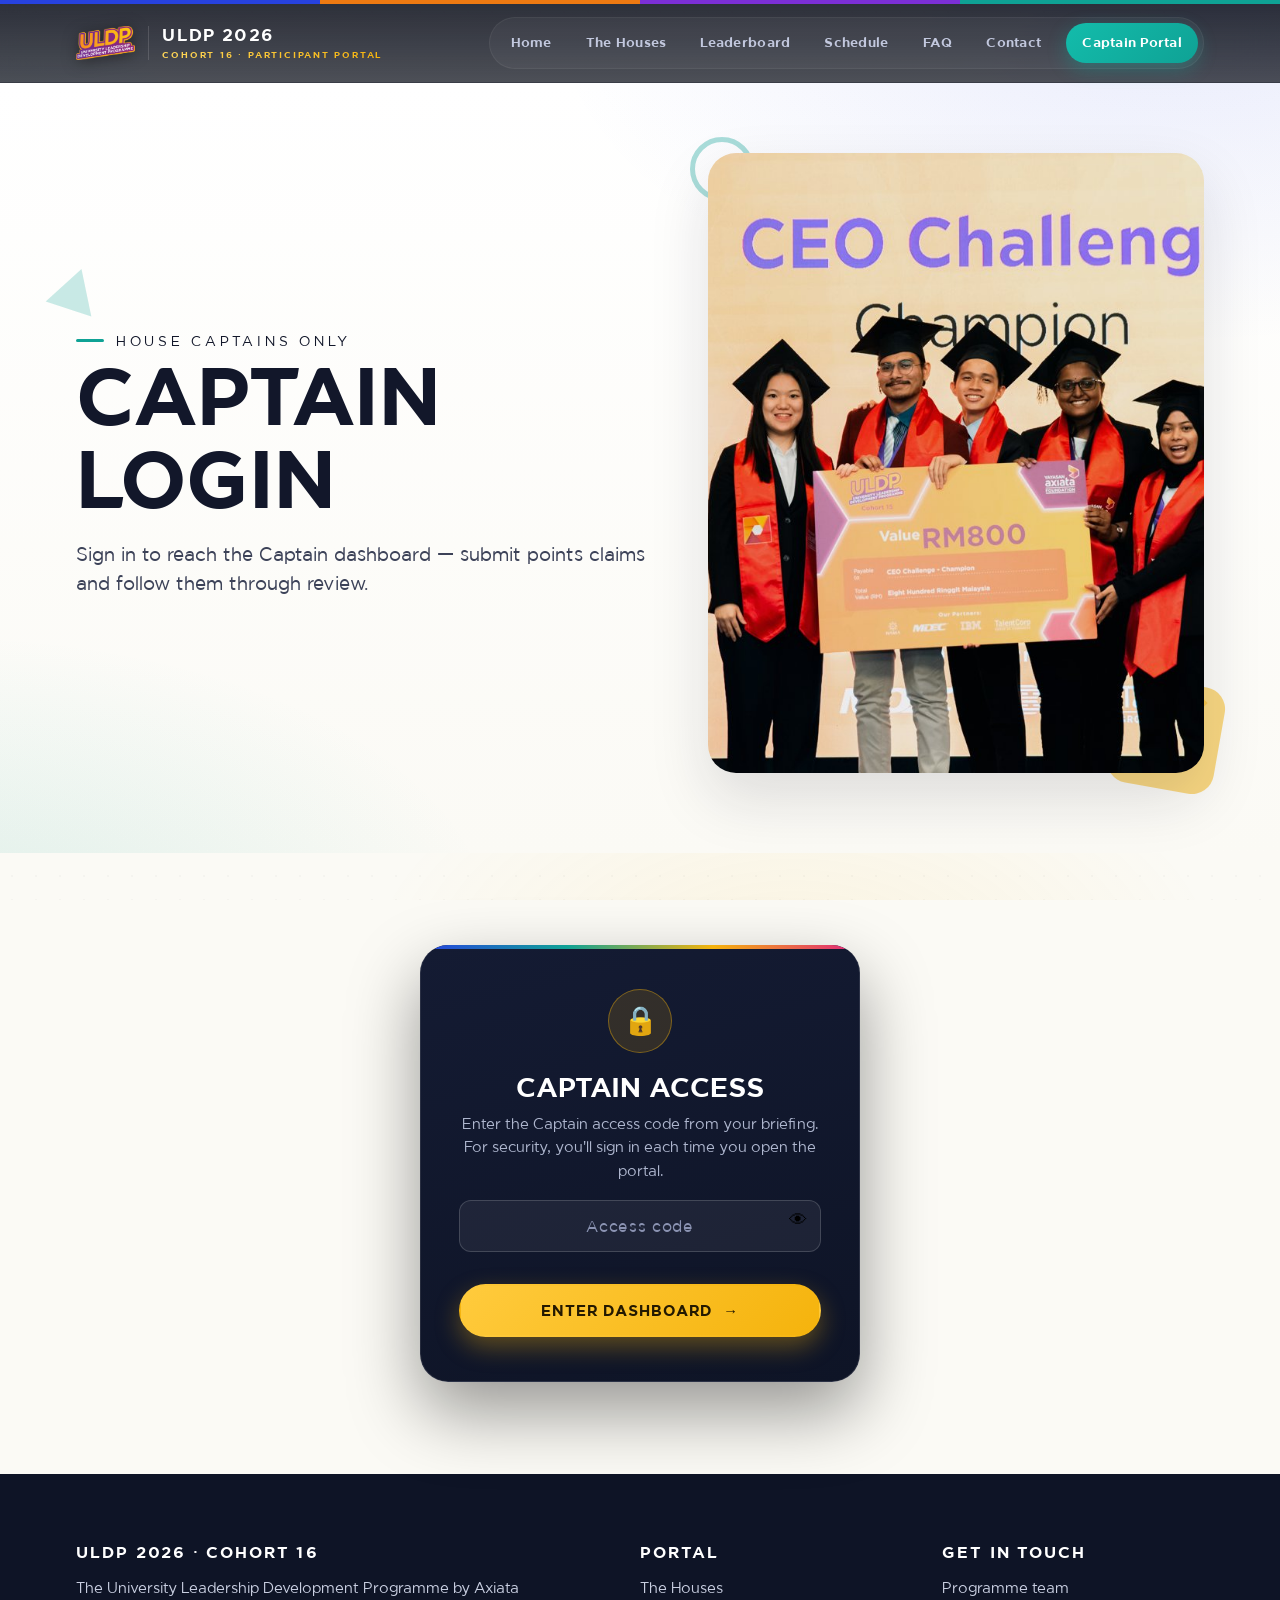
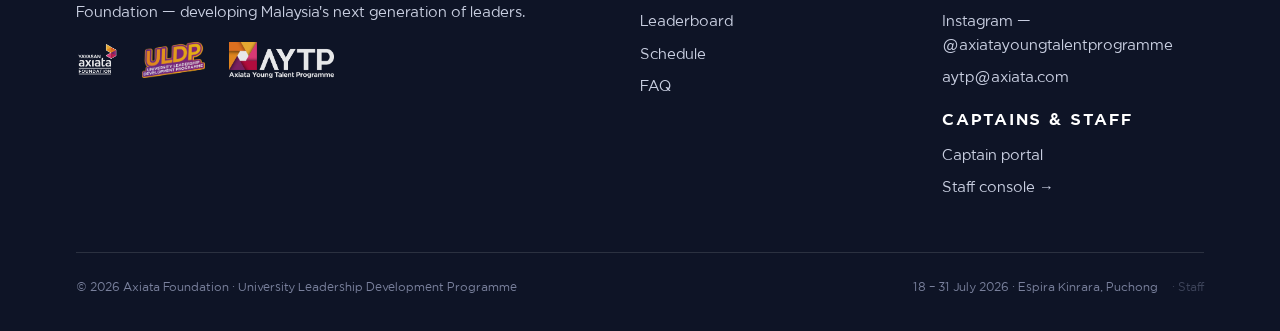
==== captain-dashboard.html @ 95e2224e "Home: merge hero + proof into one dark canvas (seamless, no boundary) Co-Authored-By: Claude Opus 4." ====
<!DOCTYPE html>
<html lang="en">
<head>
<meta charset="UTF-8">
<meta name="viewport" content="width=device-width, initial-scale=1.0">
<title>Captain Dashboard — ULDP 2026 Portal</title>
<meta name="robots" content="noindex,nofollow">
<!-- One-time gate: must arrive from the login page. Refresh re-locks. -->
<script>
  if (sessionStorage.getItem("cap-gate") !== "1") {
    location.replace("captain.html");
  } else {
    sessionStorage.removeItem("cap-gate");  // consume — a refresh sends them back to login
  }
</script>
<link rel="icon" href="favicon.ico?v=2">
<link rel="icon" type="image/png" sizes="48x48" href="favicon-32.png?v=2">
<link rel="apple-touch-icon" href="apple-touch-icon.png?v=2">
<link rel="stylesheet" href="assets/css/styles.css?v=19">
</head>
<body data-page="captain">
<header class="site"></header>

<div class="hero hero-tight">
  <span class="geo tri-teal" style="left:4%;top:24%"></span>
  <span class="geo dia-yellow" style="right:6%;bottom:18%"></span>
  <div class="wrap">
    <div>
      <p class="eyebrow">Captain dashboard</p>
      <h1>Welcome, Captain</h1>
      <p class="sub">Submit points claims and follow every one through review — all in one place.</p>
    </div>
  </div>
</div>

<section>
  <div class="wrap">
    <div class="ptabs">
      <button class="ptab on" data-tab="submit">＋ Submit a claim</button>
      <button class="ptab" data-tab="log">📋 Claim log</button>
      <button class="ptab ptab-lock" id="lock-btn">🔒 Lock</button>
    </div>

    <!-- SUBMIT TAB -->
    <div id="tab-submit" class="ptab-panel">
      <div class="pipe" style="margin-top:6px">
        <div class="node"><b>1 · You submit</b><small>the claim form, with a photo or text evidence</small></div>
        <div class="arr">→</div>
        <div class="node"><b>2 · Game Master reviews</b><small>every claim is verified before it counts</small></div>
        <div class="arr">→</div>
        <div class="node"><b>3 · The board moves</b><small>approved points appear on the live leaderboard</small></div>
      </div>
      <div class="note">
        <b>The evidence rule:</b> every claim must carry evidence — a photo, a screenshot, or a clear text account. No evidence, no points. For <b>individual (MVP)</b> claims, name the member the points belong to; you submit on their behalf, but the points are theirs.
      </div>
      <div class="form-open" id="form-host"></div>
    </div>

    <!-- LOG TAB -->
    <div id="tab-log" class="ptab-panel" style="display:none">
      <div class="logbar">
        <div class="logbar-l">
          <button class="btn btn-ghost" id="log-refresh" type="button">↻ Refresh</button>
        </div>
        <div class="logbar-r">
          <select id="f-house"><option value="">All Houses</option></select>
          <select id="f-status">
            <option value="">All statuses</option>
            <option value="approved">Approved</option>
            <option value="rejected">Rejected</option>
            <option value="pending">Pending</option>
          </select>
        </div>
      </div>
      <div class="logstats" id="log-stats"></div>
      <div id="log-host"><p class="lead" style="text-align:center;padding:40px 0">Loading the claim log…</p></div>
      <p class="lead" id="log-updated" style="text-align:center;font-size:.82rem;opacity:.7;margin-top:18px"></p>
      <div class="note" style="margin-top:24px">
        <b>Heads up:</b> Pending claims are awaiting the Game Master — they don't count toward the board until approved. Rejected claims show the reason given.
      </div>
    </div>
  </div>
</section>

<footer class="site"></footer>
<script src="assets/js/config.js"></script>
<script src="assets/js/include.js"></script>
<script src="assets/js/main.js"></script>
<script>
(function () {
  var DATA = null;
  function esc(s) {
    return String(s == null ? "" : s).replace(/[&<>"]/g, function (c) {
      return { "&": "&amp;", "<": "&lt;", ">": "&gt;", '"': "&quot;" }[c];
    });
  }
  function houseName(slug) {
    var h = (ULDP.HOUSES || []).find(function (x) { return x.slug === slug; });
    return h ? h.name.replace("House of ", "") : (slug || "—");
  }
  function fmtDate(iso) {
    if (!iso) return "";
    try { return new Date(iso).toLocaleString("en-MY", { day: "numeric", month: "short", hour: "2-digit", minute: "2-digit" }); }
    catch (e) { return ""; }
  }
  function badge(status) {
    var s = String(status || "").toLowerCase();
    var cls = s === "approved" ? "ok" : (s === "rejected" ? "no" : "wait");
    var label = s === "approved" ? "Approved" : (s === "rejected" ? "Rejected" : "Pending");
    return '<span class="st st-' + cls + '">' + label + '</span>';
  }

  function renderSubmit() {
    var host = document.getElementById("form-host");
    var formUrl = ULDP.FORM_URL || (ULDP.FORM_EMBED_URL || "").replace("?embedded=true", "");
    if (formUrl) {
      host.innerHTML =
        '<div class="open-card">' +
          '<h3>Submit a points claim</h3>' +
          '<p>The claim form opens in a new tab. You\'ll sign in with your Google account so we can attach your name and any photo evidence you upload.</p>' +
          '<a class="btn btn-primary" href="' + formUrl + '" target="_blank" rel="noopener">Open the points claim form <span class="arr">→</span></a>' +
          '<p class="open-note">After submitting, switch to the <b>Claim log</b> tab to watch it move through review.</p>' +
        '</div>';
    } else {
      host.innerHTML = '<div class="note"><b>Form not connected yet.</b> Set <code>FORM_EMBED_URL</code> in assets/js/config.js.</div>';
    }
  }

  function fillHouseFilter() {
    var sel = document.getElementById("f-house");
    if (sel.dataset.filled) return;
    (ULDP.HOUSES || []).forEach(function (h) {
      var o = document.createElement("option");
      o.value = h.slug; o.textContent = h.name.replace("House of ", "");
      sel.appendChild(o);
    });
    sel.dataset.filled = "1";
  }
  function renderLog() {
    var host = document.getElementById("log-host");
    if (!DATA) { host.innerHTML = '<p class="lead" style="text-align:center;padding:40px 0">No data yet.</p>'; return; }
    if (!DATA.claims) {
      host.innerHTML = '<div class="note"><b>The points engine needs a redeploy.</b> The live Apps Script is still running older code, so the claim log can\'t load yet. Once it\'s redeployed (Deploy → Manage deployments → New version), this fills in automatically.</div>';
      return;
    }
    var fh = document.getElementById("f-house").value;
    var fs = document.getElementById("f-status").value.toLowerCase();
    var rows = DATA.claims.filter(function (c) {
      if (fh && c.house !== fh) return false;
      if (fs && String(c.status).toLowerCase() !== fs) return false;
      return true;
    });
    var all = DATA.claims;
    var n = function (st) { return all.filter(function (c) { return String(c.status).toLowerCase() === st; }).length; };
    document.getElementById("log-stats").innerHTML =
      '<div class="ls"><b>' + all.length + '</b><small>Total</small></div>' +
      '<div class="ls ok"><b>' + n("approved") + '</b><small>Approved</small></div>' +
      '<div class="ls no"><b>' + n("rejected") + '</b><small>Rejected</small></div>' +
      '<div class="ls wait"><b>' + n("pending") + '</b><small>Pending</small></div>';
    if (!rows.length) {
      host.innerHTML = '<div class="lb-card" style="text-align:center;padding:40px"><p class="lead">No claims match this filter yet.</p></div>';
      return;
    }
    host.innerHTML = '<div class="logtable">' + rows.map(function (c) {
      return '<div class="logrow h-' + esc(c.house) + '">' +
        '<div class="lr-main">' +
          '<div class="lr-top"><span class="lr-house">' + esc(houseName(c.house)) + '</span>' +
          '<span class="lr-cat">' + esc(c.category) + '</span>' +
          (c.type === "Individual" ? '<span class="lr-ind">MVP · ' + esc(c.member || "—") + '</span>' : '') + '</div>' +
          '<div class="lr-act">' + esc(c.activity || "(no description)") + '</div>' +
          (c.reason ? '<div class="lr-reason">Note: ' + esc(c.reason) + '</div>' : '') +
          '<div class="lr-when">' + esc(fmtDate(c.when)) + '</div>' +
        '</div>' +
        '<div class="lr-side">' + badge(c.status) + '<div class="lr-pts">' + (Number(c.points) || 0) + '<small>pts</small></div></div>' +
      '</div>';
    }).join("") + '</div>';
  }
  function loadLog() {
    var host = document.getElementById("log-host");
    if (!ULDP.API_URL) { host.innerHTML = '<div class="note"><b>Log not connected.</b> Set <code>API_URL</code> in config.js.</div>'; return; }
    var url = ULDP.API_URL + (ULDP.API_URL.indexOf("?") === -1 ? "?" : "&") + "feed=log";
    host.innerHTML = '<p class="lead" style="text-align:center;padding:40px 0">Loading the claim log…</p>';
    fetch(url, { cache: "no-store" })
      .then(function (r) { if (!r.ok) throw 0; return r.json(); })
      .then(function (d) {
        DATA = d;
        document.getElementById("log-updated").textContent = d.updated ? ("Last updated " + fmtDate(d.updated)) : "";
        renderLog();
      })
      .catch(function () {
        host.innerHTML = '<div class="note"><b>Couldn\'t reach the points engine.</b> Check your connection, or it may need a redeploy. Try Refresh in a moment.</div>';
      });
  }
  function showTab(name) {
    document.querySelectorAll(".ptab[data-tab]").forEach(function (b) { b.classList.toggle("on", b.dataset.tab === name); });
    document.getElementById("tab-submit").style.display = name === "submit" ? "block" : "none";
    document.getElementById("tab-log").style.display = name === "log" ? "block" : "none";
    if (name === "log") loadLog();
  }

  renderSubmit();
  fillHouseFilter();
  document.getElementById("f-house").addEventListener("change", renderLog);
  document.getElementById("f-status").addEventListener("change", renderLog);
  document.getElementById("log-refresh").addEventListener("click", loadLog);
  document.querySelectorAll(".ptab[data-tab]").forEach(function (b) {
    b.addEventListener("click", function () { showTab(b.dataset.tab); });
  });
  document.getElementById("lock-btn").addEventListener("click", function () { location.replace("captain.html"); });
  showTab("submit");
})();
</script>
</body>
</html>
---- assets/css/styles.css ----
/* ============================================================
   ULDP 2026 · Cohort 16 — Participant Portal
   v3 "BRIGHT EDITORIAL" — light, bold, modern.
   Light-first canvas, oversized condensed display type, soft
   rounded cards, house-colour accents, dark bands used sparingly
   for drama, grounded by a dark footer.
   ============================================================ */

/* ---------- Fonts ---------- */
@font-face{font-family:'Axiata';src:url('../fonts/AxiataBook.ttf') format('truetype');font-weight:400;font-style:normal;font-display:swap}
@font-face{font-family:'Axiata';src:url('../fonts/AxiataBookItalic.ttf') format('truetype');font-weight:400;font-style:italic;font-display:swap}
@font-face{font-family:'Axiata';src:url('../fonts/AxiataMedium.ttf') format('truetype');font-weight:500;font-style:normal;font-display:swap}
@font-face{font-family:'Axiata';src:url('../fonts/AxiataBold.ttf') format('truetype');font-weight:700;font-style:normal;font-display:swap}
@font-face{font-family:'DIN Condensed';src:url('../fonts/DINCondensedBold.ttf') format('truetype');font-weight:700;font-style:normal;font-display:swap}

/* ---------- Tokens ---------- */
:root{
  --bg:#FBFAF5; --paper:#FFFFFF; --cream:#F1EDE1;
  --ink:#12172A; --ink-soft:#3C4258; --muted:#6E748A;
  --line:#E7E2D5; --line-soft:#EFEBE0;
  --dark:#0E1426; --dark2:#141B33; --dark3:#1E2A4A;
  --visionaries:#2742E0; --builders:#EE7A12; --purpose:#7C2FD6; --connectors:#0FA295;
  --yellow:#F5B30C; --pink:#E0247E; --teal:#0FA295;
  --maxw:1180px; --radius:16px; --radius-lg:28px;
  --shadow:0 10px 30px rgba(20,24,43,.08); --shadow-lg:0 26px 60px rgba(20,24,43,.13);
  --display:'Axiata','Inter',-apple-system,Segoe UI,sans-serif;
  --body:'Axiata','Inter',-apple-system,Segoe UI,sans-serif;
  --num:'DIN Condensed','Oswald','Arial Narrow',sans-serif;
}

/* ---------- Reset / base ---------- */
*,*::before,*::after{box-sizing:border-box;margin:0;padding:0}
html{scroll-behavior:smooth;-webkit-text-size-adjust:100%}
body{font-family:var(--body);background:var(--bg);color:var(--ink);line-height:1.6;font-size:16px;-webkit-font-smoothing:antialiased;overflow-x:hidden}
img{max-width:100%;display:block}
a{color:inherit;text-decoration:none}
.wrap{max-width:var(--maxw);margin:0 auto;padding:0 26px}
section{padding:92px 0;position:relative}
::selection{background:var(--yellow);color:#000}

/* ---------- Type ---------- */
h1,h2,h3,h4{font-weight:700;line-height:1}
.display,h1,h2{font-family:var(--display);font-weight:700;text-transform:uppercase;letter-spacing:-.012em;line-height:1.04;color:var(--ink)}
h1{font-size:clamp(2.5rem,6.4vw,5rem)}
h2{font-size:clamp(1.85rem,4.2vw,3.2rem)}
h3{font-family:var(--body);font-weight:700;font-size:1.2rem;line-height:1.2;color:var(--ink)}
h4{color:var(--ink)}
p{color:var(--ink-soft)}
.lead{font-size:clamp(1.05rem,1.55vw,1.28rem);color:var(--muted);max-width:60ch;line-height:1.55}
.center{text-align:center}.center .lead{margin-left:auto;margin-right:auto}

.eyebrow,.kicker{font-family:var(--display);text-transform:uppercase;letter-spacing:.26em;font-size:.9rem;color:var(--ink);display:inline-flex;align-items:center;gap:12px}
.eyebrow::before,.kicker::before{content:"";width:28px;height:3px;background:var(--connectors);border-radius:2px}
.center .eyebrow,.center .kicker{justify-content:center}
.index{font-family:var(--display);font-size:clamp(3rem,8vw,7rem);line-height:.8;color:transparent;-webkit-text-stroke:1.5px rgba(18,23,42,.16)}

.mark{position:relative;white-space:nowrap}
.mark::after{content:"";position:absolute;left:-.04em;right:-.04em;bottom:.06em;height:.34em;background:var(--yellow);z-index:-1;transform:skewX(-9deg)}
.txt-grad{background:linear-gradient(100deg,var(--connectors),var(--visionaries));-webkit-background-clip:text;background-clip:text;-webkit-text-fill-color:transparent}

/* ---------- Scroll progress + header ---------- */
.scrollbar{position:fixed;top:0;left:0;height:3px;width:0;background:linear-gradient(90deg,var(--connectors),var(--yellow),var(--pink));z-index:120;box-shadow:0 0 12px rgba(245,179,12,.5)}
header.site{position:sticky;top:0;z-index:100;background:linear-gradient(180deg,rgba(9,13,26,.86),rgba(9,13,26,.72));backdrop-filter:blur(18px) saturate(140%);-webkit-backdrop-filter:blur(18px) saturate(140%);border-bottom:1px solid rgba(255,255,255,.07);transition:background .3s,box-shadow .3s,border-color .3s}
header.site.scrolled{background:rgba(8,11,22,.94);box-shadow:0 14px 40px rgba(0,0,0,.4);border-bottom-color:rgba(255,255,255,.1)}
.house-strip{display:flex;height:4px}
.house-strip span{flex:1}
.house-strip .s1{background:var(--visionaries)}.house-strip .s2{background:var(--builders)}
.house-strip .s3{background:var(--purpose)}.house-strip .s4{background:var(--connectors)}
.nav{display:flex;align-items:center;justify-content:space-between;height:78px;transition:height .3s}
header.site.scrolled .nav{height:66px}
.nav .brand{display:flex;align-items:center;gap:13px;position:relative}
.nav .brand img{height:34px;width:auto;filter:drop-shadow(0 2px 8px rgba(0,0,0,.4));transition:height .3s}
header.site.scrolled .nav .brand img{height:30px}
.nav .brand .t{font-family:var(--display);font-weight:700;text-transform:uppercase;font-size:1.04rem;letter-spacing:.07em;line-height:1.12;color:#fff;padding-left:13px;border-left:1px solid rgba(255,255,255,.14)}
.nav .brand .t small{display:block;margin-top:5px;font-family:var(--display);font-weight:700;font-size:.56rem;background:linear-gradient(100deg,#FFD75A,var(--yellow));-webkit-background-clip:text;background-clip:text;-webkit-text-fill-color:transparent;letter-spacing:.2em}
@media(max-width:460px){.nav .brand .t{border-left:0;padding-left:0}.nav .brand .t small{display:none}}
.nav ul{display:flex;gap:2px;list-style:none;align-items:center;background:rgba(255,255,255,.04);border:1px solid rgba(255,255,255,.06);padding:5px;border-radius:999px}
.nav ul li{display:flex}
.nav ul a{position:relative;display:block;padding:9px 16px;border-radius:999px;color:#c2c8de;font-size:.84rem;font-weight:600;letter-spacing:.02em;transition:color .25s,background .25s}
.nav ul a:hover{color:#fff;background:rgba(255,255,255,.07)}
.nav ul a.active{color:#0b1020;background:linear-gradient(135deg,#FFD75A,var(--yellow));box-shadow:0 6px 18px rgba(245,179,12,.4)}
.nav ul a[data-page="captain"]{color:#fff;background:linear-gradient(135deg,var(--connectors),#0c8378);box-shadow:0 6px 18px rgba(15,162,149,.4);margin-left:6px}
.nav ul a[data-page="captain"]:hover{color:#fff;background:linear-gradient(135deg,#13bcab,var(--connectors));box-shadow:0 10px 24px rgba(15,162,149,.55)}
.nav ul a[data-page="captain"].active{color:#fff;background:linear-gradient(135deg,#13bcab,var(--connectors))}
.nav .burger{display:none;background:none;border:0;cursor:pointer;padding:8px;z-index:2}
.nav .burger span{display:block;width:25px;height:2px;background:#fff;margin:6px 0;border-radius:2px;transition:.25s}
.nav .burger[aria-expanded="true"] span:nth-child(1){transform:translateY(8px) rotate(45deg)}
.nav .burger[aria-expanded="true"] span:nth-child(2){opacity:0}
.nav .burger[aria-expanded="true"] span:nth-child(3){transform:translateY(-8px) rotate(-45deg)}
@media(max-width:960px){
  .nav .burger{display:block}
  .nav ul{position:fixed;inset:84px 12px auto 12px;background:rgba(16,21,40,.96);backdrop-filter:blur(18px);-webkit-backdrop-filter:blur(18px);border:1px solid rgba(255,255,255,.1);flex-direction:column;align-items:stretch;padding:12px;gap:4px;border-radius:20px;transform:translateY(-140%);opacity:0;transition:transform .35s cubic-bezier(.16,1,.3,1),opacity .25s;box-shadow:0 30px 70px rgba(0,0,0,.5)}
  .nav ul.open{transform:translateY(0);opacity:1}
  .nav ul li{display:block}
  .nav ul a{padding:14px 16px;border-radius:14px;font-size:1rem}
  .nav ul a[data-page="captain"]{margin-left:0;margin-top:4px}
}

/* ---------- Buttons ---------- */
.btn{display:inline-flex;align-items:center;gap:10px;padding:15px 30px;border-radius:999px;font-family:var(--body);font-weight:700;text-transform:uppercase;letter-spacing:.06em;font-size:.92rem;cursor:pointer;border:2px solid transparent;transition:transform .2s cubic-bezier(.3,.9,.3,1),box-shadow .2s,background .2s,color .2s,border-color .2s}
.btn:hover{transform:translateY(-3px)}
.btn:active{transform:translateY(-1px)}
.btn-primary{background:linear-gradient(135deg,#FFCB3D,var(--yellow));color:#241900;box-shadow:0 10px 24px rgba(245,179,12,.34)}
.btn-primary:hover{box-shadow:0 16px 38px rgba(245,179,12,.48)}
.btn-ghost{background:transparent;color:var(--ink);border-color:var(--ink)}
.btn-ghost:hover{background:var(--ink);color:#fff;box-shadow:0 12px 28px rgba(18,23,42,.22)}
.btn-navy{background:linear-gradient(135deg,var(--dark3),var(--dark));color:#fff;box-shadow:0 10px 24px rgba(14,20,38,.3)}
.btn-navy:hover{box-shadow:0 16px 38px rgba(14,20,38,.44)}
.btn .arr{transition:transform .2s}.btn:hover .arr{transform:translateX(5px)}

/* ---------- Marquee + Alumni strip ---------- */
.marquee{border-top:1px solid var(--line);border-bottom:1px solid var(--line);padding:16px 0;overflow:hidden;background:var(--ink)}
.marquee .track{display:flex;gap:46px;white-space:nowrap;width:max-content;animation:scroll-x 28s linear infinite}
.marquee span{font-family:var(--display);text-transform:uppercase;font-size:1.45rem;letter-spacing:.05em;color:#79809c;display:inline-flex;align-items:center;gap:46px}
.marquee span::after{content:"●";color:var(--yellow);font-size:.6rem}
@keyframes scroll-x{to{transform:translateX(-50%)}}

.alumni{background:var(--paper);border-top:1px solid var(--line);border-bottom:1px solid var(--line);padding:34px 0}
.alumni .lab{text-align:center;font-family:var(--display);text-transform:uppercase;letter-spacing:.22em;font-size:.82rem;color:var(--muted);margin-bottom:20px}
.alumni .lab b{color:var(--ink)}
.alumni .strip{overflow:hidden;-webkit-mask-image:linear-gradient(90deg,transparent,#000 9%,#000 91%,transparent);mask-image:linear-gradient(90deg,transparent,#000 9%,#000 91%,transparent)}
.alumni .track{display:flex;gap:52px;width:max-content;align-items:center;animation:scroll-x 34s linear infinite}
.alumni .track span{font-family:var(--display);text-transform:uppercase;font-size:1.55rem;letter-spacing:.02em;color:var(--ink);opacity:.5;white-space:nowrap;transition:opacity .2s,color .2s}
.alumni .track span:hover{opacity:1;color:var(--connectors)}
.alumni:hover .track,.marquee:hover .track{animation-play-state:paused}
@media(prefers-reduced-motion:reduce){.marquee .track,.alumni .track{animation:none}.alumni .strip{-webkit-mask-image:none;mask-image:none;overflow:auto}}

/* ---------- Hero (original two-column, light) ---------- */
.hero{position:relative;overflow:hidden;background:
  radial-gradient(90% 80% at 92% -10%,rgba(39,66,224,.10),transparent 55%),
  radial-gradient(80% 70% at -5% 110%,rgba(15,162,149,.12),transparent 55%),
  linear-gradient(180deg,#FFFFFF,var(--bg))}
.hero .wrap{position:relative;z-index:2;display:grid;grid-template-columns:1.08fr .92fr;gap:50px;align-items:center;padding-top:70px;padding-bottom:80px}
.hero.solo .wrap{grid-template-columns:1fr;max-width:920px}
.hero h1{color:var(--ink);margin-bottom:6px}
.hero p.sub{color:var(--ink-soft);font-size:clamp(1.05rem,1.5vw,1.25rem);max-width:50ch;margin:22px 0 4px;line-height:1.5}
.hero .meta{display:flex;flex-wrap:wrap;gap:10px;margin-top:24px}
.hero .meta span{border:1px solid var(--line);background:var(--paper);box-shadow:var(--shadow);padding:9px 16px;border-radius:999px;font-size:.84rem;color:var(--ink-soft);font-weight:600}
.hero .cta{margin-top:30px;display:flex;gap:13px;flex-wrap:wrap}
.hero .photo{position:relative}
.hero .photo img{border-radius:var(--radius-lg);box-shadow:var(--shadow-lg);width:100%;object-fit:cover;aspect-ratio:4/5}
.hero .photo::after{content:"";position:absolute;inset:auto -16px -16px auto;width:108px;height:108px;background:rgba(245,179,12,.5);border-radius:22px;transform:rotate(10deg);z-index:-1}
.hero .photo::before{content:"";position:absolute;left:-18px;top:-16px;width:64px;height:64px;border:5px solid rgba(15,162,149,.35);border-radius:50%;z-index:-1}
.hero .photo .badge{position:absolute;left:-18px;bottom:26px;background:var(--ink);color:#fff;font-family:var(--display);text-transform:uppercase;padding:12px 18px;border-radius:14px;line-height:.95;box-shadow:var(--shadow-lg)}
.hero .photo .badge b{display:block;font-size:1.9rem;color:var(--yellow)}
.hero .photo .badge small{font-size:.62rem;letter-spacing:.16em}
@media(max-width:880px){.hero .wrap{grid-template-columns:1fr;gap:34px;padding-top:50px}.hero .photo img{aspect-ratio:16/11}.hero .photo{max-width:560px}}

/* ---------- Hero — DARK cinematic (home) ---------- */
.hero.dark{
  background:
    radial-gradient(120% 120% at 85% -20%,rgba(39,66,224,.32),transparent 50%),
    radial-gradient(100% 100% at 0% 120%,rgba(15,162,149,.26),transparent 52%),
    radial-gradient(90% 90% at 50% 50%,rgba(224,36,126,.10),transparent 60%),
    linear-gradient(165deg,#0c1124 0%,#0a0e1e 55%,#080b18 100%)}
.hero.dark::before{content:"";position:absolute;width:520px;height:520px;left:-120px;top:-160px;border-radius:50%;background:radial-gradient(circle,rgba(39,66,224,.5),transparent 70%);filter:blur(40px);z-index:0;animation:blobA 16s ease-in-out infinite alternate}
.hero.dark::after{content:"";position:absolute;width:460px;height:460px;right:-100px;bottom:-180px;border-radius:50%;background:radial-gradient(circle,rgba(15,162,149,.45),transparent 70%);filter:blur(44px);z-index:0;animation:blobB 19s ease-in-out infinite alternate}
@keyframes blobA{to{transform:translate(60px,40px) scale(1.12)}}
@keyframes blobB{to{transform:translate(-50px,-40px) scale(1.16)}}
@media(prefers-reduced-motion:reduce){.hero.dark::before,.hero.dark::after{animation:none}}
.hero.dark .wrap{z-index:2}
.hero.dark .eyebrow{color:#fff}
.hero.dark .eyebrow::before{background:var(--yellow);box-shadow:0 0 12px rgba(245,179,12,.7)}
.hero.dark h1{color:#fff;text-shadow:0 2px 30px rgba(0,0,0,.4)}
.hero.dark h1 .txt-grad{background:linear-gradient(100deg,#FFD75A,var(--yellow) 55%,#FF9D2E);-webkit-background-clip:text;background-clip:text;-webkit-text-fill-color:transparent}
.hero.dark p.sub{color:#c3cae3}
.hero.dark .meta span{background:rgba(255,255,255,.05);border:1px solid rgba(255,255,255,.12);color:#dde2f2;box-shadow:none;backdrop-filter:blur(6px);-webkit-backdrop-filter:blur(6px)}
.hero.dark .btn-ghost{color:#fff;border-color:rgba(255,255,255,.4)}
.hero.dark .btn-ghost:hover{background:#fff;color:var(--ink);border-color:#fff}
.hero.dark .btn-primary{box-shadow:0 0 0 1px rgba(255,255,255,.06),0 14px 40px rgba(245,179,12,.5)}
.hero.dark .photo img{box-shadow:0 30px 80px rgba(0,0,0,.6),0 0 0 1px rgba(255,255,255,.06)}
.hero.dark .photo::after{background:rgba(245,179,12,.55);filter:blur(2px)}
.hero.dark .photo::before{border-color:rgba(15,162,149,.6)}
.hero.dark .photo .badge{background:rgba(11,16,30,.85);border:1px solid rgba(255,255,255,.14);backdrop-filter:blur(8px);-webkit-backdrop-filter:blur(8px)}

/* geo accents */
.geo{position:absolute;pointer-events:none;opacity:.8}
.geo.tri-teal{width:0;height:0;border-left:24px solid transparent;border-right:24px solid transparent;border-bottom:42px solid rgba(15,162,149,.28);transform:rotate(18deg)}
.geo.tri-blue{width:0;height:0;border-left:18px solid transparent;border-right:18px solid transparent;border-bottom:30px solid rgba(39,66,224,.3);transform:rotate(-24deg)}
.geo.dia-yellow{width:22px;height:22px;background:rgba(245,179,12,.55);transform:rotate(45deg)}
.geo.ring-pink{width:30px;height:30px;border:3px solid rgba(224,36,126,.4);border-radius:50%}

/* ---------- Stats strip ---------- */
/* Proof band — clean light stats that flow into the alumni strip */
.stats{max-width:1000px;margin:0 auto;padding:66px 24px 30px;display:grid;grid-template-columns:repeat(3,1fr)}
.stats .st{text-align:center;padding:6px 22px}
.stats .st + .st{border-left:1px solid var(--line)}
.stats .st b{display:inline-block;position:relative;font-family:var(--num);font-weight:700;font-size:clamp(2.9rem,6vw,4.6rem);line-height:.92;color:var(--ink);letter-spacing:-.01em;padding-bottom:14px}
.stats .st b::after{content:"";position:absolute;left:50%;bottom:0;transform:translateX(-50%);width:32px;height:4px;border-radius:2px;background:linear-gradient(90deg,#FFCB3D,var(--yellow))}
.stats .st small{display:block;margin-top:14px;font-family:var(--display);text-transform:uppercase;letter-spacing:.2em;color:var(--muted);font-size:.82rem}
@media(max-width:560px){.stats{padding:44px 14px 18px;column-gap:0}.stats .st{padding:4px 8px}.stats .st b{font-size:2.3rem;padding-bottom:10px}.stats .st b::after{width:24px;height:3px}.stats .st small{font-size:.62rem;letter-spacing:.1em}}
/* Hero + proof share ONE dark canvas → no seam between them */
.herostack{position:relative;background:
  radial-gradient(120% 65% at 85% 2%,rgba(39,66,224,.30),transparent 48%),
  radial-gradient(85% 55% at -5% 34%,rgba(15,162,149,.22),transparent 55%),
  radial-gradient(75% 50% at 55% 100%,rgba(224,36,126,.07),transparent 60%),
  linear-gradient(180deg,#0c1124 0%,#0a0e1e 52%,#080b18 100%)}
.herostack .hero.dark{background:transparent}
/* Dark "proof" zone — stats + alumni; transparent so the shared canvas shows through */
.proof{position:relative;background:transparent}
.proof .stats .st + .st{border-left-color:rgba(255,255,255,.10)}
.proof .stats .st b{color:#fff}
.proof .stats .st small{color:#9aa2c0}
.proof .alumni{background:transparent;border-top:1px solid rgba(255,255,255,.08);border-bottom:1px solid rgba(255,255,255,.08)}
.proof .alumni .lab{color:#8b93b2}
.proof .alumni .lab b{color:#fff}
.proof .alumni .track span{color:#aeb6ce;opacity:.45}
.proof .alumni .track span:hover{opacity:1;color:var(--yellow)}

/* ---------- Section heads ---------- */
.sechead{display:flex;align-items:flex-end;justify-content:space-between;gap:24px;margin-bottom:48px;flex-wrap:wrap}
.sechead .index{margin-bottom:6px}
.sechead h2{max-width:18ch}
.center.sechead{flex-direction:column;align-items:center}

/* ---------- Cards & grid ---------- */
.grid{display:grid;gap:22px}
.grid.c2{grid-template-columns:repeat(2,1fr)}
.grid.c3{grid-template-columns:repeat(3,1fr)}
.grid.c4{grid-template-columns:repeat(4,1fr)}
@media(max-width:900px){.grid.c3,.grid.c4{grid-template-columns:repeat(2,1fr)}}
@media(max-width:560px){.grid.c2,.grid.c3,.grid.c4{grid-template-columns:1fr}}
.card{position:relative;background:var(--paper);border:1px solid var(--line);border-radius:var(--radius-lg);padding:34px 30px;overflow:hidden;box-shadow:var(--shadow);transition:transform .25s ease,box-shadow .25s ease}
.card::before{content:"";position:absolute;left:0;top:0;height:5px;width:100%;background:var(--muted);transform:scaleX(0);transform-origin:left;transition:transform .35s ease}
.card:hover{transform:translateY(-6px);box-shadow:var(--shadow-lg)}
.card:hover::before{transform:scaleX(1)}
.card h3{margin:18px 0 10px;font-size:1.3rem}
.card p{color:var(--muted);font-size:.97rem}
.card .icon{width:58px;height:58px;border-radius:16px;display:flex;align-items:center;justify-content:center;font-size:26px}
.card.t-teal::before{background:var(--connectors)} .card.t-teal .icon{background:rgba(15,162,149,.14)}
.card.t-pink::before{background:var(--pink)} .card.t-pink .icon{background:rgba(224,36,126,.12)}
.card.t-orange::before{background:var(--builders)} .card.t-orange .icon{background:rgba(238,122,18,.14)}
.card.t-navy::before{background:var(--visionaries)} .card.t-navy .icon{background:rgba(39,66,224,.12)}
.card.t-purple::before{background:var(--purpose)} .card.t-purple .icon{background:rgba(124,47,214,.12)}
a.card{display:block}

/* ---------- Bands ---------- */
.band{background:var(--cream)}
.band .card{background:#fff}
/* dark dramatic band — used sparingly */
.band-deep{background:linear-gradient(165deg,var(--dark2),var(--dark));color:#E7EAF3;position:relative;overflow:hidden}
.band-deep::before{content:"";position:absolute;top:-160px;right:-120px;width:520px;height:520px;border-radius:50%;background:radial-gradient(circle,rgba(39,66,224,.26),transparent 62%);pointer-events:none}
.band-deep::after{content:"";position:absolute;bottom:-180px;left:-120px;width:460px;height:460px;border-radius:50%;background:radial-gradient(circle,rgba(245,179,12,.12),transparent 64%);pointer-events:none}
.band-deep .wrap{position:relative;z-index:1}

/* ---------- Feature ledger rows ---------- */
.featlist{margin-top:6px}
.featrow{display:grid;grid-template-columns:auto 1fr auto;gap:clamp(20px,4vw,56px);align-items:center;padding:clamp(26px,4vw,46px) 0;border-top:1px solid var(--line);position:relative}
.featlist .featrow:last-child{border-bottom:1px solid var(--line)}
.featrow .n{font-family:var(--display);font-size:clamp(3rem,8vw,7rem);line-height:.8;color:transparent;-webkit-text-stroke:1.5px var(--accent,var(--yellow))}
.featrow .ft h3{font-family:var(--display);text-transform:uppercase;font-size:clamp(1.7rem,4.5vw,3rem);line-height:.98;margin-bottom:10px}
.featrow .ft p{max-width:52ch;color:var(--muted)}
.featrow .ico{width:clamp(64px,9vw,94px);height:clamp(64px,9vw,94px);border-radius:22px;display:flex;align-items:center;justify-content:center;font-size:clamp(28px,4vw,40px);background:color-mix(in srgb,var(--accent,var(--yellow)) 14%,#fff);border:1px solid color-mix(in srgb,var(--accent,var(--yellow)) 36%,transparent);transition:transform .3s}
.featrow:hover .ico{transform:translateY(-6px) rotate(-4deg)}
@media(max-width:720px){.featrow{grid-template-columns:auto 1fr;gap:18px}.featrow .ico{display:none}.featrow .n{font-size:3rem}}

/* ---------- Connected step rail ---------- */
.steprail{display:grid;grid-template-columns:repeat(4,1fr);gap:14px;position:relative;margin-top:18px}
.steprail::before{content:"";position:absolute;top:33px;left:11%;right:11%;height:2px;background:repeating-linear-gradient(90deg,var(--line) 0 9px,transparent 9px 18px)}
.steprail .stp{text-align:center;padding:0 8px;position:relative}
.steprail .dot{width:68px;height:68px;border-radius:50%;margin:0 auto 18px;display:flex;align-items:center;justify-content:center;font-family:var(--display);font-size:1.7rem;color:#fff;background:var(--dark2);border:2px solid var(--accent,var(--yellow));position:relative;z-index:1;transition:transform .25s}
.steprail .stp:hover .dot{transform:scale(1.08)}
.steprail .date{font-family:var(--display);text-transform:uppercase;letter-spacing:.06em;font-size:.92rem;color:var(--accent,var(--builders))}
.steprail h4{font-size:1.12rem;margin:3px 0 6px}
.steprail p{font-size:.9rem;color:var(--muted)}
@media(max-width:760px){.steprail{grid-template-columns:1fr;gap:22px}.steprail::before{display:none}.steprail .stp{display:grid;grid-template-columns:68px 1fr;gap:18px;text-align:left;align-items:center}.steprail .dot{margin:0}}

/* ---------- House tile deck ---------- */
.housedeck{display:grid;grid-template-columns:repeat(4,1fr);gap:16px}
@media(max-width:900px){.housedeck{grid-template-columns:repeat(2,1fr)}}
@media(max-width:520px){.housedeck{grid-template-columns:1fr}}
.htile{position:relative;border-radius:var(--radius-lg);overflow:hidden;border:1px solid var(--line);background:var(--paper);box-shadow:var(--shadow);padding:30px 26px;min-height:312px;display:flex;flex-direction:column;justify-content:space-between;border-top:4px solid var(--accent);transition:transform .28s,box-shadow .28s}
.htile::before{content:"";position:absolute;inset:0;background:radial-gradient(120% 80% at 50% 0%,color-mix(in srgb,var(--accent) 16%,transparent),transparent 60%);opacity:0;transition:opacity .35s}
.htile:hover{transform:translateY(-8px);box-shadow:var(--shadow-lg)}
.htile:hover::before{opacity:1}
.htile>*{position:relative;z-index:1}
.htile .emblem{width:90px;height:90px;filter:drop-shadow(0 8px 16px rgba(20,24,43,.18))}
.htile .num{position:absolute;top:18px;right:22px;font-family:var(--display);font-size:2.3rem;color:transparent;-webkit-text-stroke:1.5px color-mix(in srgb,var(--accent) 55%,transparent);z-index:1}
.htile h3{font-family:var(--display);text-transform:uppercase;font-size:1.7rem;color:var(--ink);line-height:.95;margin-top:18px}
.htile .tagline{color:var(--muted);font-size:.92rem;margin-top:6px}
.htile .go{margin-top:14px;font-family:var(--display);text-transform:uppercase;font-size:.82rem;letter-spacing:.1em;color:var(--accent)}
.htile.visionaries{--accent:var(--visionaries)}.htile.builders{--accent:var(--builders)}
.htile.purpose{--accent:var(--purpose)}.htile.connectors{--accent:var(--connectors)}

/* ---------- House cards (houses page) ---------- */
.house-card{position:relative;border-radius:var(--radius-lg);overflow:hidden;background:var(--paper);border:1px solid var(--line);box-shadow:var(--shadow);transition:transform .25s,box-shadow .25s}
.house-card:hover{transform:translateY(-6px);box-shadow:var(--shadow-lg)}
.house-card .head{padding:30px 30px 0;display:flex;align-items:center;gap:18px}
.house-card .head img{width:78px;height:78px}
.house-card .body{padding:16px 30px 30px}
.house-card h3{font-family:var(--display);text-transform:uppercase;font-size:1.7rem;color:var(--ink);line-height:.95}
.house-card .tag{font-style:italic;color:var(--muted);font-size:.95rem;margin-top:4px}
.house-card p{color:var(--muted)}
.house-card .edge{display:inline-block;margin-top:14px;font-family:var(--display);text-transform:uppercase;font-size:.82rem;letter-spacing:.1em;padding:7px 15px;border-radius:999px;color:#fff}
.house-card.visionaries{border-top:4px solid var(--visionaries)}.house-card.visionaries .edge{background:var(--visionaries)}
.house-card.builders{border-top:4px solid var(--builders)}.house-card.builders .edge{background:var(--builders)}
.house-card.purpose{border-top:4px solid var(--purpose)}.house-card.purpose .edge{background:var(--purpose)}
.house-card.connectors{border-top:4px solid var(--connectors)}.house-card.connectors .edge{background:var(--connectors)}
.people{display:grid;grid-template-columns:repeat(10,1fr);gap:8px;margin-top:18px}
.people i{display:block;aspect-ratio:1/1;opacity:.9;-webkit-mask:url("data:image/svg+xml,%3Csvg xmlns='http://www.w3.org/2000/svg' viewBox='0 0 24 24'%3E%3Ccircle cx='12' cy='7' r='4.2'/%3E%3Cpath d='M3.5 22c0-5 3.8-8.3 8.5-8.3s8.5 3.3 8.5 8.3z'/%3E%3C/svg%3E") center/contain no-repeat;mask:url("data:image/svg+xml,%3Csvg xmlns='http://www.w3.org/2000/svg' viewBox='0 0 24 24'%3E%3Ccircle cx='12' cy='7' r='4.2'/%3E%3Cpath d='M3.5 22c0-5 3.8-8.3 8.5-8.3s8.5 3.3 8.5 8.3z'/%3E%3C/svg%3E") center/contain no-repeat;transition:transform .2s,opacity .2s}
.people i:hover{transform:translateY(-2px) scale(1.12);opacity:1}
.visionaries .people i{background:var(--visionaries)}.builders .people i{background:var(--builders)}
.purpose .people i{background:var(--purpose)}.connectors .people i{background:var(--connectors)}

/* ---------- Steps (legacy numbered) ---------- */
.steps{counter-reset:s;display:grid;gap:16px}
.step{position:relative;background:var(--paper);border:1px solid var(--line);box-shadow:var(--shadow);border-radius:var(--radius);padding:26px 28px 26px 92px}
.step::before{counter-increment:s;content:counter(s,decimal-leading-zero);position:absolute;left:24px;top:22px;font-family:var(--display);font-size:2.4rem;color:transparent;-webkit-text-stroke:1.5px var(--connectors)}
.step h3{margin-bottom:6px}.step p{color:var(--muted);font-size:.95rem}

/* ---------- Timeline ---------- */
.timeline{position:relative;padding-left:30px}
.timeline::before{content:"";position:absolute;left:9px;top:16px;bottom:16px;width:2px;background:linear-gradient(180deg,var(--connectors),var(--visionaries),var(--purpose),var(--builders))}
.tl-item{position:relative;background:var(--paper);border:1px solid var(--line);border-left:4px solid var(--accent,var(--connectors));border-radius:16px;padding:22px 26px;margin-bottom:16px;box-shadow:var(--shadow);transition:transform .2s ease,box-shadow .2s ease}
.tl-item:last-child{margin-bottom:0}
.tl-item:hover{transform:translateX(5px);box-shadow:var(--shadow-lg)}
.tl-item::before{content:"";position:absolute;left:-29px;top:26px;width:14px;height:14px;border-radius:50%;background:var(--accent,var(--connectors));box-shadow:0 0 0 4px var(--bg),0 0 0 6px color-mix(in srgb,var(--accent,var(--connectors)) 45%,transparent)}
.tl-item .when{font-family:var(--num);text-transform:uppercase;font-size:1.2rem;letter-spacing:.03em;color:var(--accent,var(--connectors))}
.tl-item h3{font-family:var(--display);text-transform:uppercase;font-size:1.45rem;margin:2px 0 6px;color:var(--ink)}
.tl-item p{color:var(--muted);max-width:64ch}

/* ---------- Leaderboard ---------- */
.lb-card{background:linear-gradient(165deg,var(--dark2),var(--dark));border:1px solid rgba(255,255,255,.1);border-radius:var(--radius-lg);padding:38px;box-shadow:0 30px 60px rgba(0,0,0,.30)}
.lb-row{display:grid;grid-template-columns:64px 160px 1fr 92px;align-items:center;gap:16px;padding:18px 0;border-bottom:1px solid rgba(255,255,255,.1)}
.lb-row:last-child{border-bottom:0}
.lb-rank{font-family:var(--num);font-size:2.6rem;color:#6e769a;text-align:center;line-height:1}
.lb-rank.r1{color:var(--yellow)}
.lb-name{font-family:var(--display);text-transform:uppercase;font-size:1.35rem;color:#fff;letter-spacing:.02em}
.lb-track{background:rgba(255,255,255,.08);border-radius:999px;height:30px;overflow:hidden}
.lb-bar{height:100%;border-radius:999px;display:flex;width:0;transition:width 1.1s cubic-bezier(.25,.9,.3,1)}
.lb-bar span{height:100%}
.lb-pts{font-family:var(--num);font-size:2.2rem;text-align:right;color:#fff}
.lb-updated{margin-top:20px;font-size:.82rem;color:#9aa2bd;text-align:right}
.legend{display:flex;flex-wrap:wrap;gap:18px;margin-top:20px;font-size:.85rem;color:#aeb6ce}
.legend i{display:inline-block;width:12px;height:12px;border-radius:3px;margin-right:7px;vertical-align:-1px}
@media(max-width:680px){.lb-row{grid-template-columns:44px 1fr 72px;grid-template-areas:"rank name pts" "track track track"}
.lb-rank{grid-area:rank}.lb-name{grid-area:name}.lb-pts{grid-area:pts}.lb-track{grid-area:track}}
.mvp-grid{display:grid;grid-template-columns:repeat(4,1fr);gap:18px}
@media(max-width:900px){.mvp-grid{grid-template-columns:repeat(2,1fr)}}
@media(max-width:560px){.mvp-grid{grid-template-columns:1fr}}
.mvp{background:linear-gradient(165deg,var(--dark2),var(--dark));border:1px solid rgba(255,255,255,.1);box-shadow:0 18px 40px rgba(0,0,0,.22);border-radius:var(--radius);padding:24px;border-top:4px solid var(--muted)}
.mvp.visionaries{border-top-color:var(--visionaries)}.mvp.builders{border-top-color:var(--builders)}
.mvp.purpose{border-top-color:var(--purpose)}.mvp.connectors{border-top-color:var(--connectors)}
.mvp h4{font-family:var(--display);text-transform:uppercase;letter-spacing:.1em;color:#aeb6ce;margin-bottom:14px;font-size:1rem}
.mvp ol{list-style:none}.mvp li{display:flex;justify-content:space-between;padding:9px 0;border-bottom:1px solid rgba(255,255,255,.1);font-size:.92rem;color:#c7cde0}
.mvp li:last-child{border-bottom:0}.mvp li b{font-family:var(--num);font-size:1.4rem;color:#fff}
.lb-placeholder{text-align:center;padding:80px 30px}
.lb-placeholder .big{font-family:var(--display);text-transform:uppercase;font-size:clamp(2.2rem,5.5vw,4rem);color:var(--yellow);line-height:1.02;margin-top:6px}

/* ---------- Accordion ---------- */
.acc{border:1px solid var(--line);border-radius:var(--radius);overflow:hidden;background:var(--paper);box-shadow:var(--shadow);margin-bottom:12px;transition:box-shadow .2s}
.acc[open]{box-shadow:var(--shadow-lg)}
.acc summary{cursor:pointer;list-style:none;padding:22px 56px 22px 26px;font-weight:700;color:var(--ink);position:relative;font-size:1.02rem}
.acc summary::-webkit-details-marker{display:none}
.acc summary::after{content:"+";position:absolute;right:24px;top:50%;transform:translateY(-50%);font-size:1.6rem;color:var(--connectors);transition:transform .2s}
.acc[open] summary::after{transform:translateY(-50%) rotate(45deg)}
.acc .a{padding:0 26px 24px;color:var(--muted);font-size:.96rem}

/* ---------- Contact ---------- */
.contact-card{background:var(--paper);border:1px solid var(--line);box-shadow:var(--shadow);border-radius:var(--radius-lg);padding:34px;text-align:center;transition:transform .25s,box-shadow .25s}
.contact-card:hover{transform:translateY(-6px);box-shadow:var(--shadow-lg)}
.contact-card .avatar{width:96px;height:96px;border-radius:50%;margin:0 auto 18px;display:flex;align-items:center;justify-content:center;color:#fff;font-weight:700;font-size:1.6rem;background:var(--connectors)}
.contact-card .avatar.photo{padding:0;overflow:hidden;background:var(--cream);border:3px solid #fff;box-shadow:var(--shadow)}
.contact-card .avatar.photo img{width:100%;height:100%;object-fit:cover;border-radius:50%}
.contact-card h3{font-family:var(--display);text-transform:uppercase;font-size:1.5rem;letter-spacing:.02em}
.contact-card .role{font-family:var(--display);text-transform:uppercase;font-size:.82rem;letter-spacing:.14em;color:var(--muted);margin-top:4px}
.contact-card .links{margin-top:18px;display:flex;flex-direction:column;gap:9px}
.contact-card .links a{font-size:.9rem;font-weight:700;padding:11px 16px;border-radius:11px;background:var(--cream);border:1px solid var(--line);color:var(--ink);transition:background .18s,color .18s}
.contact-card .links a:hover{background:var(--ink);color:#fff}
.contact-card .links a.tel{background:var(--connectors);color:#fff;border-color:transparent}
.contact-card .links a.tel:hover{background:var(--ink)}

/* ---------- Pipeline + gate (submit) ---------- */
.pipe{display:grid;grid-template-columns:1fr auto 1fr auto 1fr;align-items:center;gap:12px}
.pipe .node{background:var(--paper);border:1px solid var(--line);box-shadow:var(--shadow);border-radius:var(--radius);padding:26px;text-align:center}
.pipe .node b{display:block;margin-bottom:6px;color:var(--ink);font-family:var(--display);text-transform:uppercase;font-size:1.15rem}
.pipe .node small{color:var(--muted)}
.pipe .arr{font-size:1.7rem;color:var(--connectors);text-align:center}
@media(max-width:760px){.pipe{grid-template-columns:1fr}.pipe .arr{transform:rotate(90deg)}}
.gate{max-width:480px;margin:0 auto;background:var(--paper);border:1px solid var(--line);box-shadow:var(--shadow-lg);padding:42px;border-radius:var(--radius-lg);text-align:center;border-top:5px solid var(--yellow)}
.gate h3{font-family:var(--display);text-transform:uppercase;font-size:1.7rem}
.gate input{width:100%;padding:15px 18px;background:var(--bg);border:1.5px solid var(--line);border-radius:11px;font-size:1rem;margin:18px 0;font-family:var(--body);color:var(--ink)}
.gate input:focus{outline:none;border-color:var(--connectors)}
.gate .err{color:var(--pink);font-size:.85rem;min-height:1.2em}
.form-embed{margin-top:36px}.form-embed iframe{width:100%;min-height:1200px;border:0;border-radius:var(--radius);background:#fff}
.form-open{margin-top:36px}
.open-card{background:var(--paper);border:1px solid var(--line);box-shadow:var(--shadow-lg);border-radius:var(--radius-lg);border-top:5px solid var(--connectors);padding:42px;text-align:center;max-width:560px;margin:0 auto}
.open-card h3{font-family:var(--display);text-transform:uppercase;font-size:1.7rem;margin-bottom:10px}
.open-card p{color:var(--muted);font-size:.96rem;max-width:440px;margin:0 auto}
.open-card .btn{margin:24px 0 6px}
.open-card .open-note{font-size:.82rem;opacity:.8}
/* --- Captain portal tabs --- */
.pwwrap{position:relative}
.pwwrap input{padding-right:46px}
.pwtog{position:absolute;right:8px;top:50%;transform:translateY(-50%);background:none;border:0;cursor:pointer;font-size:1.15rem;line-height:1;padding:6px}
.ptabs{display:flex;gap:8px;flex-wrap:wrap;margin:0 0 28px;border-bottom:2px solid var(--line);padding-bottom:14px}
.ptab{background:var(--paper);border:1.5px solid var(--line);border-radius:999px;padding:10px 20px;font-family:var(--body);font-weight:700;font-size:.9rem;color:var(--ink);cursor:pointer}
.ptab.on{background:var(--ink);color:#fff;border-color:var(--ink)}
.ptab-lock{margin-left:auto;color:var(--muted)}
/* --- Captain claim log --- */
.logbar{display:flex;flex-wrap:wrap;gap:14px;justify-content:space-between;align-items:center;margin:8px 0 24px}
.logbar-l,.logbar-r{display:flex;gap:10px;flex-wrap:wrap;align-items:center}
.logbar select{padding:11px 14px;border:1.5px solid var(--line);border-radius:11px;font-family:var(--body);font-size:.92rem;background:var(--paper);color:var(--ink);cursor:pointer}
.logbar select:focus{outline:none;border-color:var(--connectors)}
.logstats{display:grid;grid-template-columns:repeat(4,1fr);gap:12px;margin-bottom:24px}
.logstats .ls{background:var(--paper);border:1px solid var(--line);border-radius:14px;padding:16px;text-align:center;border-top:4px solid var(--muted)}
.logstats .ls.ok{border-top-color:var(--connectors)}.logstats .ls.no{border-top-color:var(--pink)}.logstats .ls.wait{border-top-color:var(--yellow)}
.logstats .ls b{display:block;font-family:var(--display);font-size:2.1rem;line-height:1;color:var(--ink)}
.logstats .ls small{color:var(--muted);font-size:.74rem;text-transform:uppercase;letter-spacing:.1em}
.logtable{display:flex;flex-direction:column;gap:12px}
.logrow{display:flex;justify-content:space-between;gap:16px;background:var(--paper);border:1px solid var(--line);border-left:5px solid var(--muted);border-radius:14px;padding:18px 20px;box-shadow:0 6px 18px rgba(20,27,51,.06)}
.logrow.h-visionaries{border-left-color:var(--visionaries)}.logrow.h-builders{border-left-color:var(--builders)}.logrow.h-purpose{border-left-color:var(--purpose)}.logrow.h-connectors{border-left-color:var(--connectors)}
.lr-top{display:flex;flex-wrap:wrap;gap:8px;align-items:center;margin-bottom:6px}
.lr-house{font-family:var(--display);text-transform:uppercase;font-weight:700;letter-spacing:.04em;color:var(--ink)}
.lr-cat{font-size:.72rem;text-transform:uppercase;letter-spacing:.08em;color:var(--muted);background:var(--cream);padding:3px 9px;border-radius:999px}
.lr-ind{font-size:.72rem;font-weight:700;color:var(--pink);background:rgba(224,36,126,.1);padding:3px 9px;border-radius:999px}
.lr-act{color:var(--ink-soft);font-size:.96rem;line-height:1.45}
.lr-reason{margin-top:6px;font-size:.84rem;color:var(--pink);font-style:italic}
.lr-when{margin-top:8px;font-size:.76rem;color:var(--muted)}
.lr-side{display:flex;flex-direction:column;align-items:flex-end;gap:10px;min-width:96px;text-align:right}
.lr-pts{font-family:var(--display);font-size:1.7rem;line-height:1;color:var(--ink)}
.lr-pts small{font-size:.62rem;color:var(--muted);margin-left:3px}
.st{font-size:.7rem;font-weight:800;text-transform:uppercase;letter-spacing:.07em;padding:5px 11px;border-radius:999px;white-space:nowrap}
.st-ok{background:rgba(15,162,149,.14);color:#0c8378}
.st-no{background:rgba(224,36,126,.12);color:var(--pink)}
.st-wait{background:rgba(245,179,12,.16);color:#9a7000}
@media(max-width:560px){.logstats{grid-template-columns:repeat(2,1fr)}.logrow{flex-direction:column}.lr-side{flex-direction:row;align-items:center;text-align:left}}
/* --- Leaderboard loading + progression chart --- */
.lb-loading{text-align:center;padding:60px 20px}
.lb-loading p{color:var(--muted);font-size:.95rem;margin-top:18px;letter-spacing:.02em}
.lb-loading-bar{max-width:340px;height:8px;margin:0 auto;background:var(--line);border-radius:999px;overflow:hidden;position:relative}
.lb-loading-bar span{position:absolute;left:0;top:0;height:100%;width:40%;border-radius:999px;background:linear-gradient(90deg,var(--connectors),var(--yellow),var(--pink));animation:lb-slide 1.15s ease-in-out infinite}
@keyframes lb-slide{0%{left:-40%}100%{left:100%}}
.lb-chart{background:var(--paper);border:1px solid var(--line);border-radius:var(--radius-lg);box-shadow:0 8px 26px rgba(20,27,51,.06);padding:22px}
.lb-chart svg{width:100%;height:auto;display:block}
.lb-legend2{display:flex;flex-wrap:wrap;gap:10px 22px;justify-content:center;margin-top:16px}
.lb-legend2 span{display:inline-flex;align-items:center;gap:8px;font-size:.84rem;font-weight:600;color:var(--ink-soft)}
.lb-legend2 i{width:14px;height:14px;border-radius:4px;display:inline-block}
.hero-tight{padding-bottom:10px}

/* ---------- Countdown ---------- */
.count{display:flex;gap:14px;justify-content:center;flex-wrap:wrap}
.count .unit{background:var(--paper);border:1px solid var(--line);box-shadow:var(--shadow);border-radius:var(--radius);padding:20px 12px;min-width:104px;text-align:center;border-bottom:4px solid var(--yellow)}
.count .unit b{display:block;font-family:var(--display);font-size:3.2rem;line-height:1;color:var(--ink)}
.count .unit small{font-family:var(--display);text-transform:uppercase;font-size:.78rem;letter-spacing:.16em;color:var(--muted)}

/* ---------- Footer (dark, grounding) ---------- */
footer.site{background:var(--dark);color:#aab2cb;padding:70px 0 34px;font-size:.92rem}
footer.site .cols{display:grid;grid-template-columns:2fr 1fr 1fr;gap:40px;margin-bottom:44px}
@media(max-width:760px){footer.site .cols{grid-template-columns:1fr}}
footer.site h4{color:#fff;font-family:var(--display);text-transform:uppercase;letter-spacing:.12em;font-size:1rem;margin-bottom:16px}
footer.site a{color:#c8cee0;transition:color .18s}footer.site a:hover{color:#fff}
footer.site p{color:#c8cee0}
footer.site ul{list-style:none}footer.site li{margin-bottom:9px}
footer.site .logos{display:flex;align-items:center;gap:24px;margin-top:18px}
footer.site .logos img{height:36px;width:auto;opacity:.9}
footer.site .base{border-top:1px solid rgba(255,255,255,.12);padding-top:24px;display:flex;justify-content:space-between;flex-wrap:wrap;gap:10px;font-size:.78rem;color:#79809c}
footer.site .base a{color:#79809c}

/* ---------- Utility ---------- */
.note{background:#FFF7E0;border-left:4px solid var(--yellow);padding:18px 22px;border-radius:0 12px 12px 0;font-size:.94rem;color:#6b5a23;margin-top:30px}
.note b{color:var(--ink)}
.pill-row{display:flex;flex-wrap:wrap;gap:10px;margin-top:20px}
.pill-row span{background:var(--paper);border:1px solid var(--line);box-shadow:var(--shadow);padding:10px 18px;border-radius:999px;font-size:.85rem;color:var(--ink-soft)}
.pill-row span a{color:var(--connectors)}
.flourish{display:inline-flex;gap:8px;margin-bottom:10px}
.flourish i{display:block;width:9px;height:9px;border-radius:2px;transform:rotate(45deg)}
.flourish i:nth-child(1){background:var(--connectors)}.flourish i:nth-child(2){background:var(--yellow)}.flourish i:nth-child(3){background:var(--pink)}
.reveal{opacity:0;transform:translateY(26px);transition:opacity .7s cubic-bezier(.2,.8,.2,1),transform .7s cubic-bezier(.2,.8,.2,1)}
.reveal.in{opacity:1;transform:none}
@media(prefers-reduced-motion:reduce){.reveal{opacity:1;transform:none}}

/* leaderboard tease bars (home) */
.lbtease{max-width:560px;margin:30px auto 0;display:grid;gap:12px}
.lbtease .tr{display:grid;grid-template-columns:120px 1fr;align-items:center;gap:16px}
.lbtease .tr .nm{font-family:var(--display);text-transform:uppercase;font-size:1.1rem;text-align:right;letter-spacing:.02em}
.lbtease .tk{height:22px;border-radius:999px;overflow:hidden}
.lbtease .tk i{display:block;height:100%;border-radius:999px;width:0;transition:width 1.2s cubic-bezier(.25,.9,.3,1)}
.lbtease.in .tk i{width:var(--w,40%)}

/* ============================================================
   DARK BAND OVERRIDES — flip text/components light on .band-deep
   ============================================================ */
.band-deep,.band-deep p,.band-deep .lead{color:#C7CDE0}
.band-deep h1,.band-deep h2,.band-deep h3,.band-deep h4{color:#fff}
.band-deep .eyebrow,.band-deep .kicker{color:var(--yellow)}
.band-deep .eyebrow::before,.band-deep .kicker::before{background:var(--yellow)}
.band-deep .index{-webkit-text-stroke-color:rgba(255,255,255,.20)}
.band-deep .lbtease .nm{color:#fff}
.band-deep .lbtease .tk{background:rgba(255,255,255,.08)}
.band-deep .note{background:rgba(245,179,12,.10);color:#C7CDE0}
.band-deep .pill-row span{background:rgba(255,255,255,.06);border-color:rgba(255,255,255,.14);color:#C7CDE0;box-shadow:none}
.band-deep .pill-row span a{color:var(--yellow)}
.band-deep .btn-ghost{color:#fff;border-color:rgba(255,255,255,.5)}
.band-deep .btn-ghost:hover{background:#fff;color:var(--ink)}
.band-deep .card,.band-deep .step{background:rgba(255,255,255,.05);border-color:rgba(255,255,255,.12);box-shadow:none}
.band-deep .card h3,.band-deep .step h3{color:#fff}
.band-deep .card p,.band-deep .step p{color:#AEB6CE}
.band-deep .featrow{border-color:rgba(255,255,255,.12)}
.band-deep .featrow .ft h3{color:#fff}.band-deep .featrow .ft p{color:#AEB6CE}
.band-deep .steprail::before{background:repeating-linear-gradient(90deg,rgba(255,255,255,.18) 0 9px,transparent 9px 18px)}
.band-deep .steprail .dot{background:rgba(255,255,255,.08)}
.band-deep .steprail h4{color:#fff}.band-deep .steprail p{color:#AEB6CE}
.band-deep .count .unit{background:rgba(255,255,255,.05);border-color:rgba(255,255,255,.12)}
.band-deep .count .unit b{color:#fff}

/* ============================================================
   v3.1 — Axiata text, condensed numerals, background depth, mobile
   ============================================================ */
/* Big numerals keep the condensed face for a sporting/championship feel */
.index,.stats .st b,.count .unit b,.lb-rank,.lb-pts,.mvp li b,
.featrow .n,.htile .num,.steprail .dot,.hero .photo .badge b{font-family:var(--num)}

/* Background depth — soft aurora blooms + faint dot grid (fixed behind content) */
body::before{content:"";position:fixed;inset:0;z-index:-2;pointer-events:none;
  background:
    radial-gradient(48% 42% at 100% -5%,rgba(39,66,224,.11),transparent 60%),
    radial-gradient(46% 40% at -5% 24%,rgba(15,162,149,.11),transparent 60%),
    radial-gradient(56% 46% at 62% 108%,rgba(245,179,12,.09),transparent 60%)}
body::after{content:"";position:fixed;inset:0;z-index:-2;pointer-events:none;opacity:.55;
  background-image:radial-gradient(rgba(18,23,42,.05) 1px,transparent 1.5px);background-size:24px 24px}

/* Keep big headings from running off small screens */
h1,h2,h3,.sechead h2,.featrow .ft h3,.tl-item h3,.house-card h3,.htile h3{overflow-wrap:break-word}

/* Step rail: 3-up only on wide screens; clean single-column stack on phones/tablets */
@media(min-width:901px){.steprail.cols3{grid-template-columns:repeat(3,1fr)}}
@media(max-width:900px){
  .steprail{grid-template-columns:1fr!important;gap:18px}
  .steprail::before{display:none}
  .steprail .stp{display:grid;grid-template-columns:58px 1fr;gap:16px;text-align:left;align-items:center;padding:0}
  .steprail .dot{width:54px;height:54px;font-size:1.35rem;margin:0;flex-shrink:0}
  .steprail .stp>*{min-width:0}
  .steprail .date{font-size:.8rem;letter-spacing:.04em}
  .steprail h4{font-size:1.05rem}
  .steprail h4,.steprail p,.steprail .date{overflow-wrap:anywhere;word-break:break-word}
}

/* ============================================================
   v3.4 — team cards, calendar card, venue/location, captain polish
   ============================================================ */
/* Fix: white contact-card names were inheriting band-deep's white h3 */
.band-deep .contact-card h3{color:var(--ink)}
.band-deep .contact-card .role{color:var(--muted)}
.contact-card{border-top:4px solid var(--accent,var(--connectors))}
.contact-card h3{color:var(--ink);margin-top:2px}
.contact-card .avatar.photo{border:3px solid #fff;box-shadow:0 8px 24px rgba(0,0,0,.18),0 0 0 4px color-mix(in srgb,var(--accent,var(--connectors)) 22%,transparent)}
.contact-card .links a.tel{background:var(--accent,var(--connectors))}
@media(max-width:560px){.contact-card{padding:28px 22px}}

/* Calendar tear-off card (House Reveal Day) */
.cal{width:230px;margin:0 auto;background:#fff;border-radius:20px;overflow:hidden;box-shadow:0 28px 60px rgba(0,0,0,.4);position:relative;border:1px solid rgba(255,255,255,.5)}
.cal::before,.cal::after{content:"";position:absolute;top:-9px;width:12px;height:20px;background:#cfd6e6;border-radius:4px;box-shadow:inset 0 -2px 3px rgba(0,0,0,.25);z-index:2}
.cal::before{left:46px}.cal::after{right:46px}
.cal .cal-top{background:linear-gradient(135deg,var(--pink),#c01566);color:#fff;font-family:var(--display);text-transform:uppercase;letter-spacing:.18em;font-size:.86rem;font-weight:700;padding:16px 0 13px;text-align:center}
.cal .cal-day{font-family:var(--num);font-size:6.2rem;line-height:1;color:var(--ink);text-align:center;padding:14px 0 2px}
.cal .cal-dow{text-align:center;font-family:var(--display);text-transform:uppercase;letter-spacing:.22em;font-size:.92rem;color:var(--muted)}
.cal .cal-tag{text-align:center;font-family:var(--display);text-transform:uppercase;letter-spacing:.06em;font-size:.84rem;color:var(--pink);padding:8px 0 22px}
.reveal-layout{display:grid;grid-template-columns:auto 1fr;gap:46px;align-items:center;justify-items:center;max-width:760px;margin:34px auto 0}
@media(max-width:680px){.reveal-layout{grid-template-columns:1fr;gap:30px}}

/* Venue / location section */
.venue{display:grid;grid-template-columns:1.05fr .95fr;gap:40px;align-items:center;margin-top:36px}
.venue .shot{position:relative;border-radius:var(--radius-lg);overflow:hidden;box-shadow:var(--shadow-lg)}
.venue .shot img{width:100%;height:100%;object-fit:cover;aspect-ratio:4/3;transition:transform .5s ease}
.venue .shot:hover img{transform:scale(1.05)}
.venue .shot .pin{position:absolute;left:16px;top:16px;background:rgba(11,16,30,.85);backdrop-filter:blur(6px);color:#fff;font-family:var(--display);text-transform:uppercase;letter-spacing:.08em;font-size:.78rem;padding:8px 14px;border-radius:999px;border:1px solid rgba(255,255,255,.18)}
.venue .info h3{font-family:var(--display);text-transform:uppercase;font-size:clamp(1.5rem,3vw,2.1rem);margin-bottom:10px}
.venue .info .addr{color:var(--muted);margin-bottom:18px;line-height:1.55}
.venue .vfeat{display:flex;flex-wrap:wrap;gap:9px;margin:18px 0 24px}
.venue .vfeat span{background:var(--cream);border:1px solid var(--line);padding:8px 14px;border-radius:999px;font-size:.82rem;font-weight:700;color:var(--ink-soft)}
@media(max-width:780px){.venue{grid-template-columns:1fr;gap:24px}}
.band-deep .venue .vfeat span{background:rgba(255,255,255,.06);border-color:rgba(255,255,255,.14);color:#dce1f1}
.band-deep .venue .info .addr{color:#AEB6CE}

/* Captain access gate — elevated */
.gate{position:relative;max-width:440px;margin:0 auto;background:linear-gradient(165deg,var(--dark2),var(--dark));border:1px solid rgba(255,255,255,.1);box-shadow:0 30px 70px rgba(0,0,0,.4);padding:44px 38px;border-radius:var(--radius-lg);text-align:center;border-top:none;overflow:hidden}
.gate::before{content:"";position:absolute;inset:0 0 auto 0;height:4px;background:linear-gradient(90deg,var(--visionaries),var(--connectors),var(--yellow),var(--pink))}
.gate .lock{width:64px;height:64px;margin:0 auto 18px;border-radius:50%;display:flex;align-items:center;justify-content:center;font-size:28px;background:rgba(245,179,12,.14);border:1px solid rgba(245,179,12,.4)}
.gate h3{font-family:var(--display);text-transform:uppercase;font-size:1.7rem;color:#fff}
.gate p{color:#aeb6ce!important}
.gate input{width:100%;padding:15px 18px;background:rgba(255,255,255,.06);border:1.5px solid rgba(255,255,255,.16);border-radius:12px;font-size:1rem;margin:18px 0 6px;font-family:var(--body);color:#fff;text-align:center;letter-spacing:.12em}
.gate input::placeholder{color:#8b93b2;letter-spacing:.04em}
.gate input:focus{outline:none;border-color:var(--yellow);background:rgba(255,255,255,.09)}
.gate .err{color:#ff8fb0;font-size:.85rem;min-height:1.2em;margin-bottom:10px}
.gate .btn{width:100%;justify-content:center}
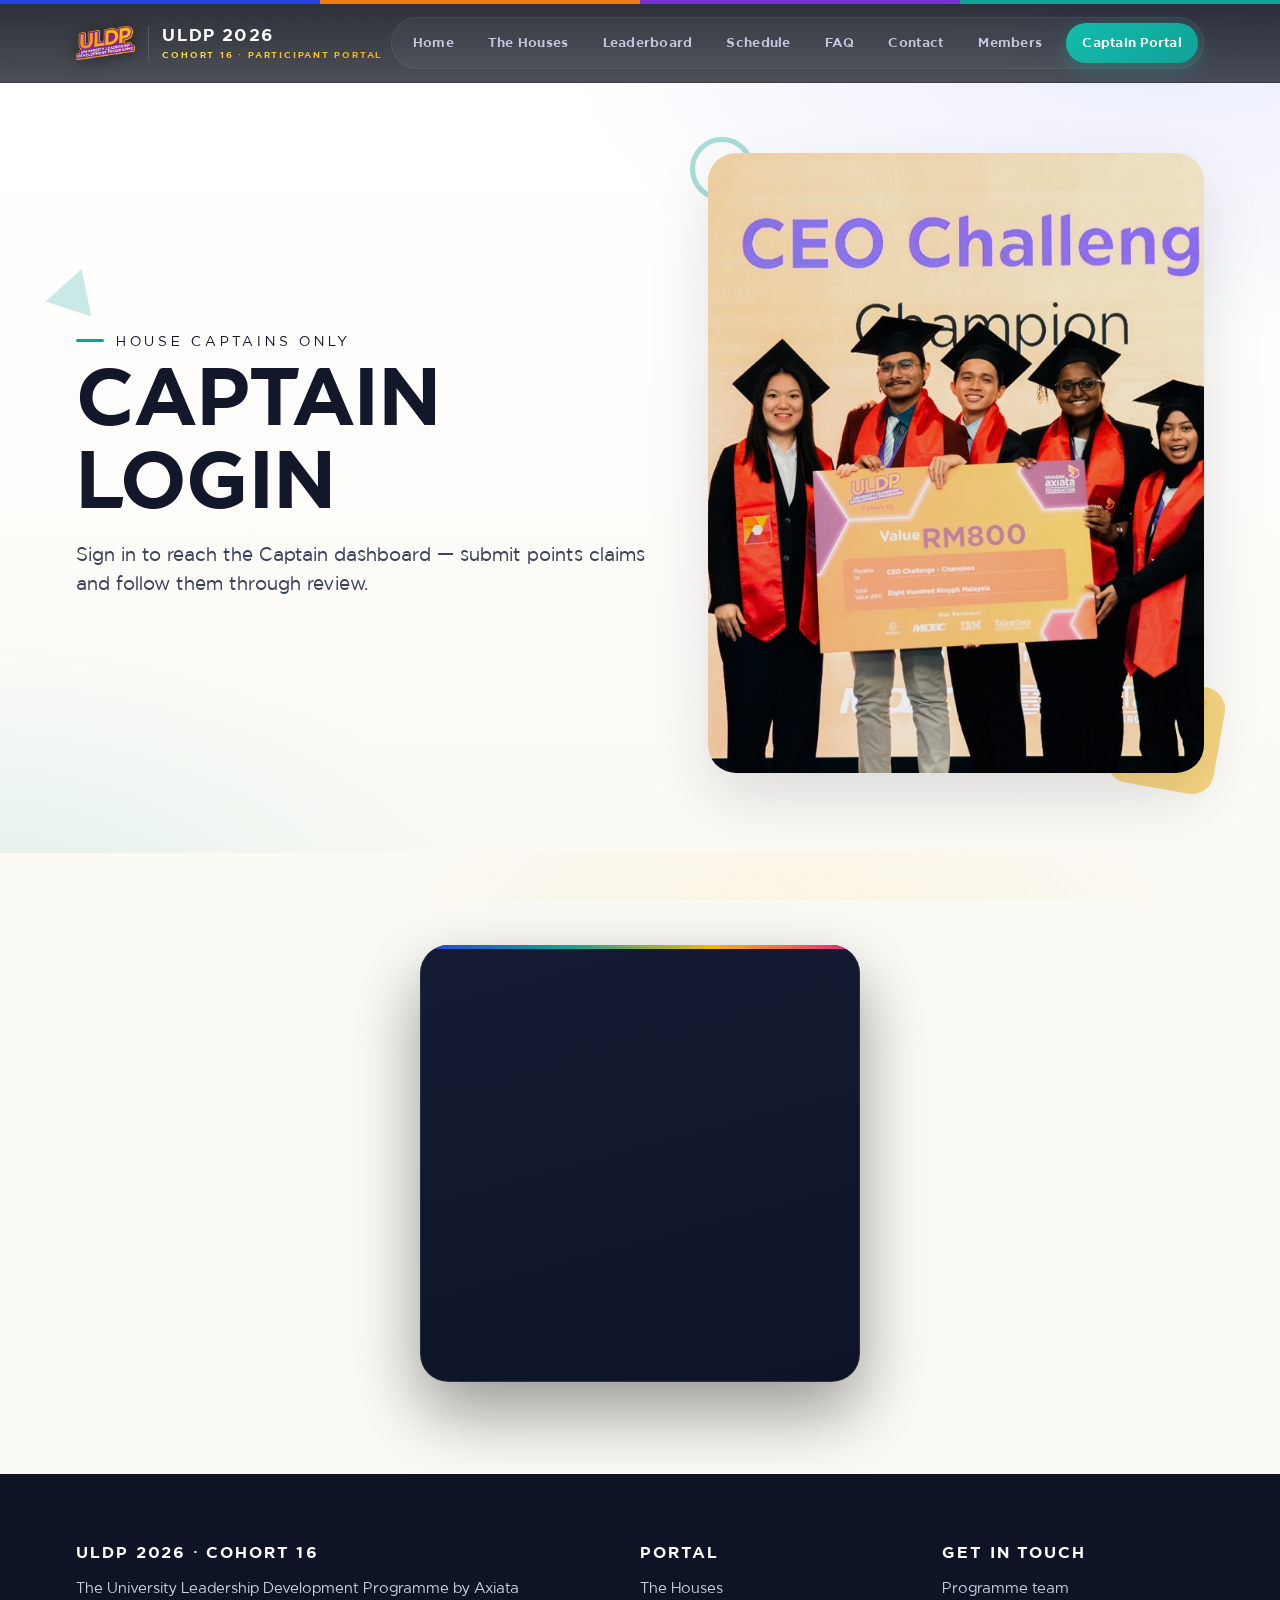
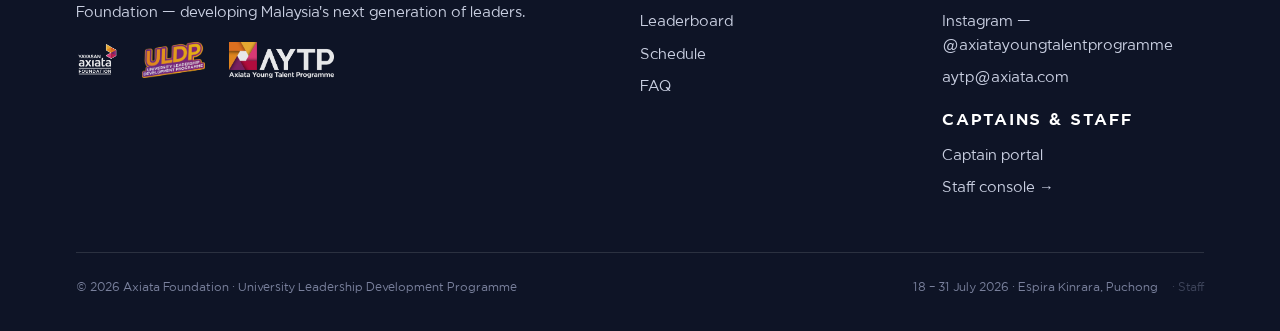
==== commit 1e2442cb: "Participant portal Phase 1a: login page + Member Directory (cards, filters, modal) - participant-log" ====
--- a/captain-dashboard.html
+++ b/captain-dashboard.html
@@ -16,7 +16,7 @@
 <link rel="icon" href="favicon.ico?v=2">
 <link rel="icon" type="image/png" sizes="48x48" href="favicon-32.png?v=2">
 <link rel="apple-touch-icon" href="apple-touch-icon.png?v=2">
-<link rel="stylesheet" href="assets/css/styles.css?v=19">
+<link rel="stylesheet" href="assets/css/styles.css?v=21">
 </head>
 <body data-page="captain">
 <header class="site"></header>
--- a/assets/css/styles.css
+++ b/assets/css/styles.css
@@ -189,15 +189,18 @@
 .stats .st b::after{content:"";position:absolute;left:50%;bottom:0;transform:translateX(-50%);width:32px;height:4px;border-radius:2px;background:linear-gradient(90deg,#FFCB3D,var(--yellow))}
 .stats .st small{display:block;margin-top:14px;font-family:var(--display);text-transform:uppercase;letter-spacing:.2em;color:var(--muted);font-size:.82rem}
 @media(max-width:560px){.stats{padding:44px 14px 18px;column-gap:0}.stats .st{padding:4px 8px}.stats .st b{font-size:2.3rem;padding-bottom:10px}.stats .st b::after{width:24px;height:3px}.stats .st small{font-size:.62rem;letter-spacing:.1em}}
-/* Hero + proof share ONE dark canvas → no seam between them */
+/* Hero + proof share ONE rich dark canvas → seamless, pretty top to bottom */
 .herostack{position:relative;background:
-  radial-gradient(120% 65% at 85% 2%,rgba(39,66,224,.30),transparent 48%),
-  radial-gradient(85% 55% at -5% 34%,rgba(15,162,149,.22),transparent 55%),
-  radial-gradient(75% 50% at 55% 100%,rgba(224,36,126,.07),transparent 60%),
-  linear-gradient(180deg,#0c1124 0%,#0a0e1e 52%,#080b18 100%)}
+  radial-gradient(110% 60% at 82% 0%,rgba(39,66,224,.34),transparent 50%),     /* blue · top-right */
+  radial-gradient(80% 55% at -8% 28%,rgba(15,162,149,.26),transparent 55%),    /* teal · mid-left */
+  radial-gradient(70% 46% at 104% 70%,rgba(15,162,149,.20),transparent 55%),   /* teal · lower-right (stats) */
+  radial-gradient(85% 50% at 12% 100%,rgba(39,66,224,.18),transparent 55%),    /* blue · bottom-left */
+  radial-gradient(60% 42% at 60% 90%,rgba(224,36,126,.10),transparent 60%),    /* pink · lower glow */
+  linear-gradient(180deg,#0c1124 0%,#0a0e1e 55%,#0a0f20 100%)}
 .herostack .hero.dark{background:transparent}
 /* Dark "proof" zone — stats + alumni; transparent so the shared canvas shows through */
 .proof{position:relative;background:transparent}
+.proof .stats .st b{font-family:var(--body);font-weight:700}   /* numbers in Axiata, like the hero heading */
 .proof .stats .st + .st{border-left-color:rgba(255,255,255,.10)}
 .proof .stats .st b{color:#fff}
 .proof .stats .st small{color:#9aa2c0}
@@ -584,3 +587,68 @@
 .gate input:focus{outline:none;border-color:var(--yellow);background:rgba(255,255,255,.09)}
 .gate .err{color:#ff8fb0;font-size:.85rem;min-height:1.2em;margin-bottom:10px}
 .gate .btn{width:100%;justify-content:center}
+
+/* ===================================================================
+   MEMBER DIRECTORY + PROFILE MODAL + PARTICIPANT LOGIN
+   =================================================================== */
+.dirbar{display:flex;flex-wrap:wrap;gap:14px;align-items:center;justify-content:space-between;margin:8px 0 6px}
+.dirbar #f-search{flex:1;min-width:240px;padding:13px 18px;border:1.5px solid var(--line);border-radius:999px;font-family:var(--body);font-size:.95rem;background:var(--paper);color:var(--ink)}
+.dirbar #f-search:focus{outline:none;border-color:var(--connectors)}
+.dirbar-selects{display:flex;flex-wrap:wrap;gap:10px}
+.dirbar-selects select{padding:12px 14px;border:1.5px solid var(--line);border-radius:12px;font-family:var(--body);font-size:.9rem;background:var(--paper);color:var(--ink);cursor:pointer}
+.dirbar-selects select:focus{outline:none;border-color:var(--connectors)}
+.dircount{color:var(--muted);font-size:.85rem;margin:6px 2px 22px;font-weight:600}
+.dirgrid{display:grid;grid-template-columns:repeat(auto-fill,minmax(220px,1fr));gap:18px}
+.dircard{position:relative;text-align:center;background:var(--paper);border:1px solid var(--line);border-radius:var(--radius-lg);padding:28px 18px 24px;cursor:pointer;font-family:inherit;box-shadow:0 6px 20px rgba(20,27,51,.06);transition:transform .2s ease,box-shadow .2s ease}
+.dircard:hover{transform:translateY(-4px);box-shadow:0 16px 36px rgba(20,27,51,.13)}
+.avatar{width:84px;height:84px;border-radius:50%;margin:0 auto 14px;display:flex;align-items:center;justify-content:center;overflow:hidden;font-family:var(--display);font-weight:700;font-size:1.6rem;color:#fff;background:var(--muted);box-shadow:0 0 0 3px var(--paper),0 0 0 6px var(--line)}
+.avatar img{width:100%;height:100%;object-fit:cover}
+.avatar.h-visionaries{background:var(--visionaries);box-shadow:0 0 0 3px var(--paper),0 0 0 6px rgba(39,66,224,.4)}
+.avatar.h-builders{background:var(--builders);box-shadow:0 0 0 3px var(--paper),0 0 0 6px rgba(238,122,18,.4)}
+.avatar.h-purpose{background:var(--purpose);box-shadow:0 0 0 3px var(--paper),0 0 0 6px rgba(124,47,214,.4)}
+.avatar.h-connectors{background:var(--connectors);box-shadow:0 0 0 3px var(--paper),0 0 0 6px rgba(15,162,149,.4)}
+.avatar.big{width:104px;height:104px;font-size:2rem;margin:0;box-shadow:0 0 0 3px var(--paper),0 0 0 6px var(--line)}
+.dc-body h3{font-family:var(--display);font-size:1.15rem;margin:0 0 8px;color:var(--ink)}
+.dc-house{display:inline-block;font-size:.68rem;font-weight:800;text-transform:uppercase;letter-spacing:.08em;padding:4px 11px;border-radius:999px;color:#fff;margin-bottom:10px}
+.dc-house.h-visionaries{background:var(--visionaries)}.dc-house.h-builders{background:var(--builders)}.dc-house.h-purpose{background:var(--purpose)}.dc-house.h-connectors{background:var(--connectors)}
+.dc-uni{font-size:.9rem;color:var(--ink-soft);font-weight:600;margin:0 0 2px}
+.dc-meta{font-size:.82rem;color:var(--muted);margin:0}
+@media(max-width:520px){.dirgrid{grid-template-columns:repeat(auto-fill,minmax(150px,1fr));gap:12px}.dircard{padding:20px 10px}.avatar{width:64px;height:64px;font-size:1.2rem}}
+
+.modal{position:fixed;inset:0;z-index:200;display:none}
+.modal.open{display:block}
+.modal-backdrop{position:absolute;inset:0;background:rgba(8,11,24,.66);-webkit-backdrop-filter:blur(3px);backdrop-filter:blur(3px)}
+.modal-card{position:relative;z-index:1;max-width:560px;width:calc(100% - 32px);max-height:88vh;overflow-y:auto;margin:6vh auto;background:var(--paper);border-radius:var(--radius-lg);padding:34px;box-shadow:0 40px 100px rgba(0,0,0,.5);animation:modalpop .25s ease}
+@keyframes modalpop{from{opacity:0;transform:translateY(16px) scale(.98)}to{opacity:1;transform:none}}
+.modal-x{position:absolute;right:16px;top:16px;width:36px;height:36px;border:0;border-radius:50%;background:var(--cream);color:var(--ink);font-size:1rem;cursor:pointer}
+.modal-x:hover{background:var(--line)}
+.pf-head{display:flex;gap:18px;align-items:center;margin-bottom:18px}
+.pf-head h2{font-family:var(--display);font-size:1.6rem;margin:0 0 4px}
+.pf-full{color:var(--muted);font-size:.9rem;margin:0 0 8px}
+.pf-badges{display:flex;flex-wrap:wrap;gap:8px;margin-bottom:18px}
+.pf-badges span{font-size:.74rem;font-weight:700;background:rgba(245,179,12,.16);color:#9a7000;padding:5px 11px;border-radius:999px}
+.pf-grid{display:grid;grid-template-columns:1fr 1fr;gap:1px;background:var(--line);border:1px solid var(--line);border-radius:14px;overflow:hidden;margin-bottom:18px}
+.pf-row{background:var(--paper);padding:12px 14px}
+.pf-k{display:block;font-size:.68rem;text-transform:uppercase;letter-spacing:.1em;color:var(--muted);margin-bottom:3px}
+.pf-v{font-size:.92rem;color:var(--ink);font-weight:600}
+.pf-block{margin-bottom:16px}
+.pf-block h4{font-family:var(--display);text-transform:uppercase;font-size:.82rem;letter-spacing:.08em;color:var(--connectors);margin:0 0 5px}
+.pf-block p{color:var(--ink-soft);font-size:.95rem;line-height:1.5;margin:0}
+.modal-card .btn{width:100%;justify-content:center}
+@media(max-width:480px){.pf-grid{grid-template-columns:1fr}.modal-card{padding:26px 20px}.pf-head{flex-direction:column;text-align:center}}
+
+.authwrap{display:flex;justify-content:center;width:100%}
+.authcard{max-width:420px;width:100%;background:rgba(255,255,255,.04);border:1px solid rgba(255,255,255,.12);border-radius:var(--radius-lg);padding:40px 34px;text-align:center;-webkit-backdrop-filter:blur(10px);backdrop-filter:blur(10px);box-shadow:0 30px 80px rgba(0,0,0,.45)}
+.auth-logo{width:60px;height:60px;object-fit:contain;margin:0 auto 14px;display:block}
+.authcard h1{color:#fff;font-size:2rem;margin:2px 0 6px}
+.auth-sub{color:#aeb6ce;font-size:.95rem;margin:0 0 18px}
+.auth-label{display:block;text-align:left;color:#c7cde0;font-size:.78rem;text-transform:uppercase;letter-spacing:.08em;margin:14px 0 6px;font-weight:700}
+.authcard input{width:100%;padding:13px 15px;background:rgba(255,255,255,.06);border:1.5px solid rgba(255,255,255,.16);border-radius:11px;font-size:.95rem;font-family:var(--body);color:#fff}
+.authcard input::placeholder{color:#8b93b2}
+.authcard input:focus{outline:none;border-color:var(--yellow);background:rgba(255,255,255,.09)}
+.authcard .pwwrap{position:relative}
+.authcard .pwwrap input{padding-right:46px}
+.authcard .pwtog{color:#aeb6ce}
+.authcard .err{color:#ff8fb0;font-size:.84rem;min-height:1.2em;margin:10px 0}
+.auth-foot{color:#8b93b2;font-size:.82rem;margin:18px 0 0;line-height:1.5}
+.auth-demo{color:var(--yellow);font-size:.82rem;margin:10px 0 0}
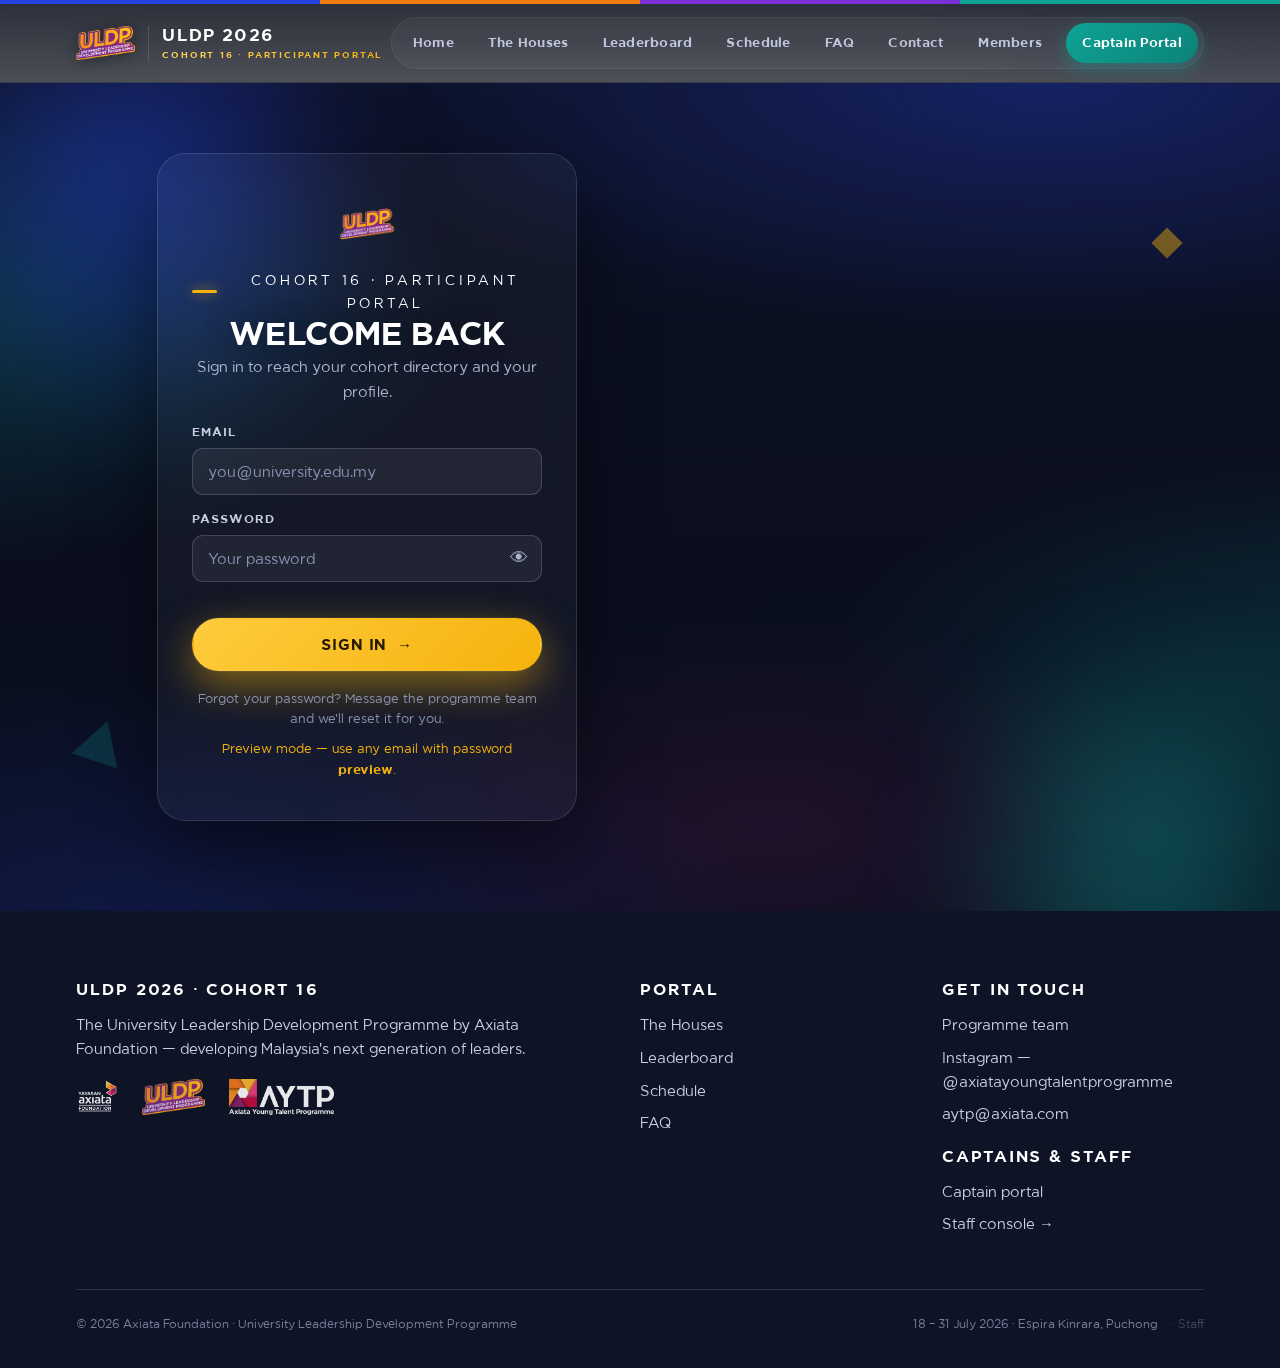
==== commit 6944220f: "Participant portal: site-wide login gate, 80-member demo, Team filter - gate.js: every page now redi" ====
--- a/captain-dashboard.html
+++ b/captain-dashboard.html
@@ -3,6 +3,7 @@
 <head>
 <meta charset="UTF-8">
 <meta name="viewport" content="width=device-width, initial-scale=1.0">
+<script src="assets/js/gate.js"></script>
 <title>Captain Dashboard — ULDP 2026 Portal</title>
 <meta name="robots" content="noindex,nofollow">
 <!-- One-time gate: must arrive from the login page. Refresh re-locks. -->
@@ -16,7 +17,7 @@
 <link rel="icon" href="favicon.ico?v=2">
 <link rel="icon" type="image/png" sizes="48x48" href="favicon-32.png?v=2">
 <link rel="apple-touch-icon" href="apple-touch-icon.png?v=2">
-<link rel="stylesheet" href="assets/css/styles.css?v=21">
+<link rel="stylesheet" href="assets/css/styles.css?v=22">
 </head>
 <body data-page="captain">
 <header class="site"></header>
--- a/assets/css/styles.css
+++ b/assets/css/styles.css
@@ -613,6 +613,7 @@
 .dc-house.h-visionaries{background:var(--visionaries)}.dc-house.h-builders{background:var(--builders)}.dc-house.h-purpose{background:var(--purpose)}.dc-house.h-connectors{background:var(--connectors)}
 .dc-uni{font-size:.9rem;color:var(--ink-soft);font-weight:600;margin:0 0 2px}
 .dc-meta{font-size:.82rem;color:var(--muted);margin:0}
+.dc-team{display:inline-block;margin-top:8px;font-size:.7rem;font-weight:700;letter-spacing:.05em;color:var(--ink-soft);background:var(--cream);border:1px solid var(--line);padding:3px 10px;border-radius:999px}
 @media(max-width:520px){.dirgrid{grid-template-columns:repeat(auto-fill,minmax(150px,1fr));gap:12px}.dircard{padding:20px 10px}.avatar{width:64px;height:64px;font-size:1.2rem}}
 
 .modal{position:fixed;inset:0;z-index:200;display:none}
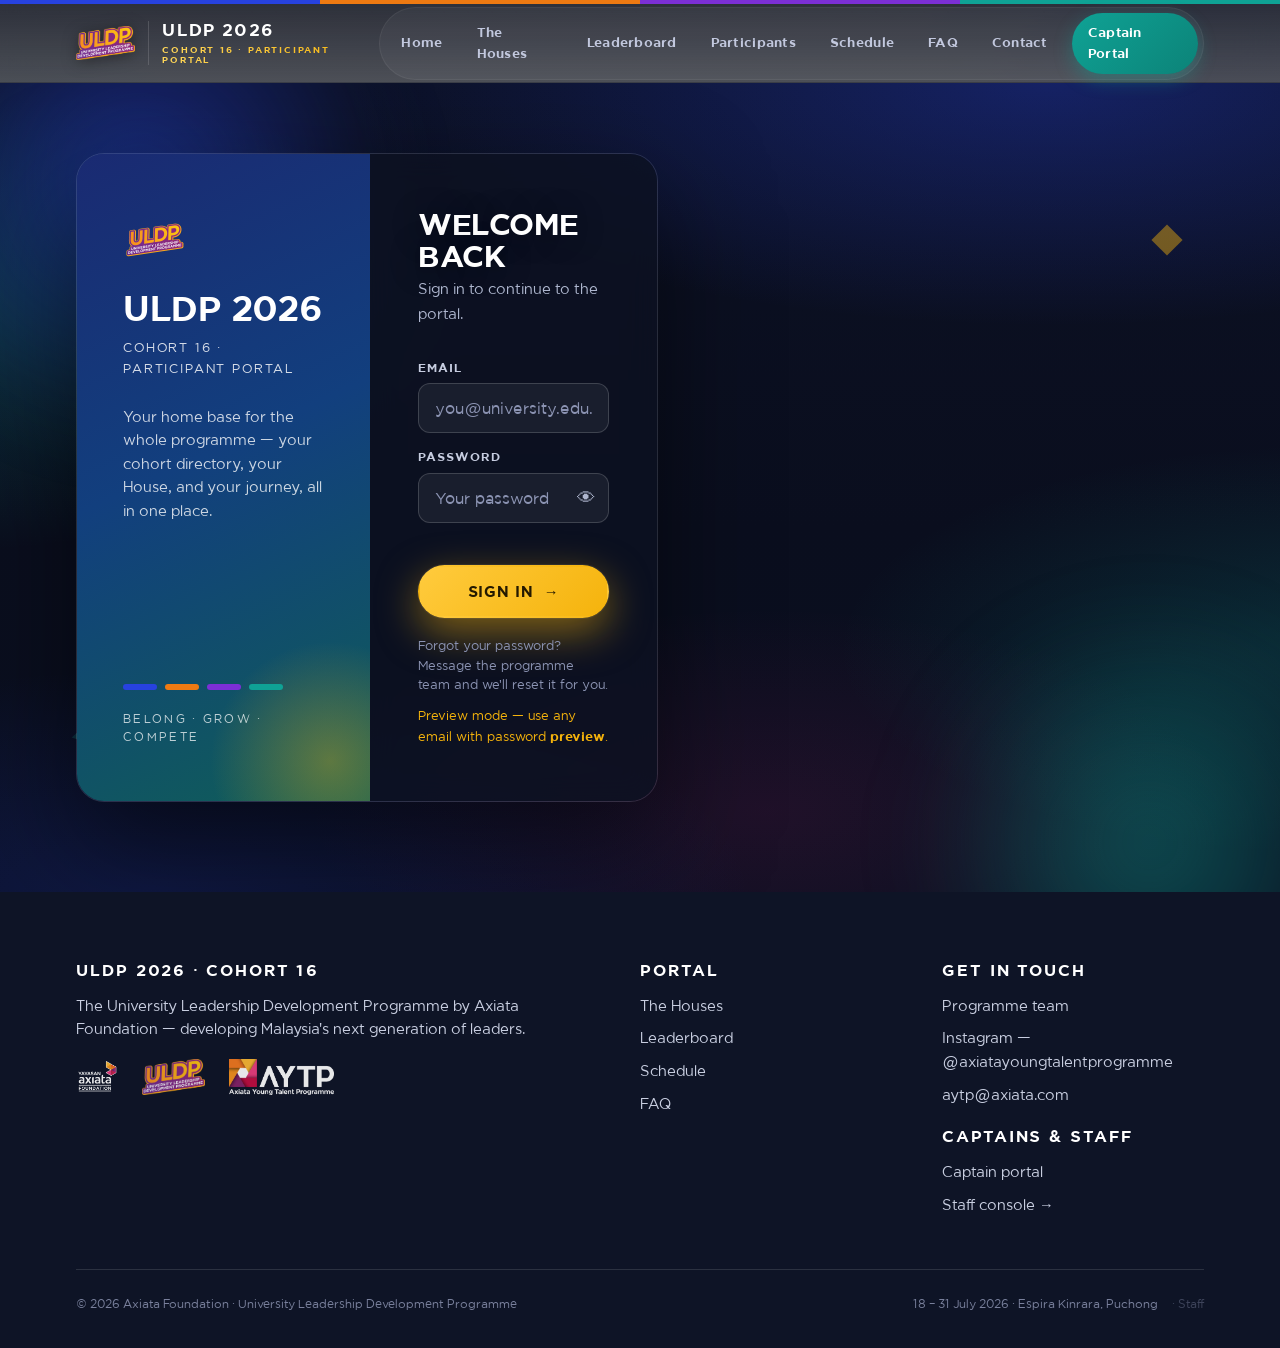
==== commit 919a7c84: "Portal polish: re-login on refresh, Participants nav (after Leaderboard), team in modal only, drop r" ====
--- a/captain-dashboard.html
+++ b/captain-dashboard.html
@@ -17,7 +17,7 @@
 <link rel="icon" href="favicon.ico?v=2">
 <link rel="icon" type="image/png" sizes="48x48" href="favicon-32.png?v=2">
 <link rel="apple-touch-icon" href="apple-touch-icon.png?v=2">
-<link rel="stylesheet" href="assets/css/styles.css?v=22">
+<link rel="stylesheet" href="assets/css/styles.css?v=23">
 </head>
 <body data-page="captain">
 <header class="site"></header>
--- a/assets/css/styles.css
+++ b/assets/css/styles.css
@@ -639,17 +639,29 @@
 @media(max-width:480px){.pf-grid{grid-template-columns:1fr}.modal-card{padding:26px 20px}.pf-head{flex-direction:column;text-align:center}}
 
 .authwrap{display:flex;justify-content:center;width:100%}
-.authcard{max-width:420px;width:100%;background:rgba(255,255,255,.04);border:1px solid rgba(255,255,255,.12);border-radius:var(--radius-lg);padding:40px 34px;text-align:center;-webkit-backdrop-filter:blur(10px);backdrop-filter:blur(10px);box-shadow:0 30px 80px rgba(0,0,0,.45)}
-.auth-logo{width:60px;height:60px;object-fit:contain;margin:0 auto 14px;display:block}
-.authcard h1{color:#fff;font-size:2rem;margin:2px 0 6px}
+.authsplit{display:grid;grid-template-columns:1.02fr 1fr;max-width:820px;width:100%;border-radius:var(--radius-lg);overflow:hidden;box-shadow:0 44px 110px rgba(0,0,0,.5);border:1px solid rgba(255,255,255,.12)}
+.auth-brand{position:relative;padding:54px 46px;background:linear-gradient(155deg,#1a2a72 0%,#123f7e 46%,#0f5e57 100%);color:#fff;display:flex;flex-direction:column;gap:10px;overflow:hidden}
+.auth-brand::after{content:"";position:absolute;right:-90px;bottom:-90px;width:260px;height:260px;border-radius:50%;background:radial-gradient(circle,rgba(245,179,12,.34),transparent 65%);pointer-events:none}
+.auth-brand>*{position:relative;z-index:1}
+.auth-logo{width:64px;height:64px;object-fit:contain;margin:0 0 8px;display:block}
+.auth-brand h2{font-family:var(--display);font-size:2.2rem;margin:0;color:#fff}
+.auth-brand .ab-sub{color:rgba(255,255,255,.82);font-size:.82rem;text-transform:uppercase;letter-spacing:.14em;margin:0}
+.auth-brand .ab-line{color:rgba(255,255,255,.78);font-size:.95rem;line-height:1.55;margin:16px 0 0;max-width:34ch}
+.auth-brand .ab-houses{display:flex;gap:8px;margin-top:auto;padding-top:26px}
+.auth-brand .ab-houses i{width:34px;height:6px;border-radius:3px;display:block}
+.auth-brand .ab-tag{font-family:var(--display);text-transform:uppercase;letter-spacing:.2em;font-size:.72rem;color:rgba(255,255,255,.72);margin:10px 0 0}
+.auth-form{padding:54px 48px;background:rgba(13,18,34,.82);-webkit-backdrop-filter:blur(14px);backdrop-filter:blur(14px);display:flex;flex-direction:column;justify-content:center}
+.auth-form h1{color:#fff;font-size:1.9rem;margin:0 0 6px}
 .auth-sub{color:#aeb6ce;font-size:.95rem;margin:0 0 18px}
-.auth-label{display:block;text-align:left;color:#c7cde0;font-size:.78rem;text-transform:uppercase;letter-spacing:.08em;margin:14px 0 6px;font-weight:700}
-.authcard input{width:100%;padding:13px 15px;background:rgba(255,255,255,.06);border:1.5px solid rgba(255,255,255,.16);border-radius:11px;font-size:.95rem;font-family:var(--body);color:#fff}
-.authcard input::placeholder{color:#8b93b2}
-.authcard input:focus{outline:none;border-color:var(--yellow);background:rgba(255,255,255,.09)}
-.authcard .pwwrap{position:relative}
-.authcard .pwwrap input{padding-right:46px}
-.authcard .pwtog{color:#aeb6ce}
-.authcard .err{color:#ff8fb0;font-size:.84rem;min-height:1.2em;margin:10px 0}
+.auth-label{display:block;text-align:left;color:#c7cde0;font-size:.76rem;text-transform:uppercase;letter-spacing:.08em;margin:14px 0 6px;font-weight:700}
+.auth-form input{width:100%;padding:14px 16px;background:rgba(255,255,255,.06);border:1.5px solid rgba(255,255,255,.16);border-radius:12px;font-size:.97rem;font-family:var(--body);color:#fff}
+.auth-form input::placeholder{color:#8b93b2}
+.auth-form input:focus{outline:none;border-color:var(--yellow);background:rgba(255,255,255,.09)}
+.auth-form .pwwrap{position:relative}
+.auth-form .pwwrap input{padding-right:46px}
+.auth-form .pwtog{color:#aeb6ce}
+.auth-form .err{color:#ff8fb0;font-size:.84rem;min-height:1.2em;margin:10px 0}
+.auth-form .btn{width:100%;justify-content:center;margin-top:6px}
 .auth-foot{color:#8b93b2;font-size:.82rem;margin:18px 0 0;line-height:1.5}
 .auth-demo{color:var(--yellow);font-size:.82rem;margin:10px 0 0}
+@media(max-width:720px){.authsplit{grid-template-columns:1fr;max-width:440px}.auth-brand{padding:34px 32px;text-align:center;align-items:center}.auth-brand .ab-line{display:none}.auth-brand .ab-houses{justify-content:center;padding-top:16px}.auth-form{padding:34px 30px}}
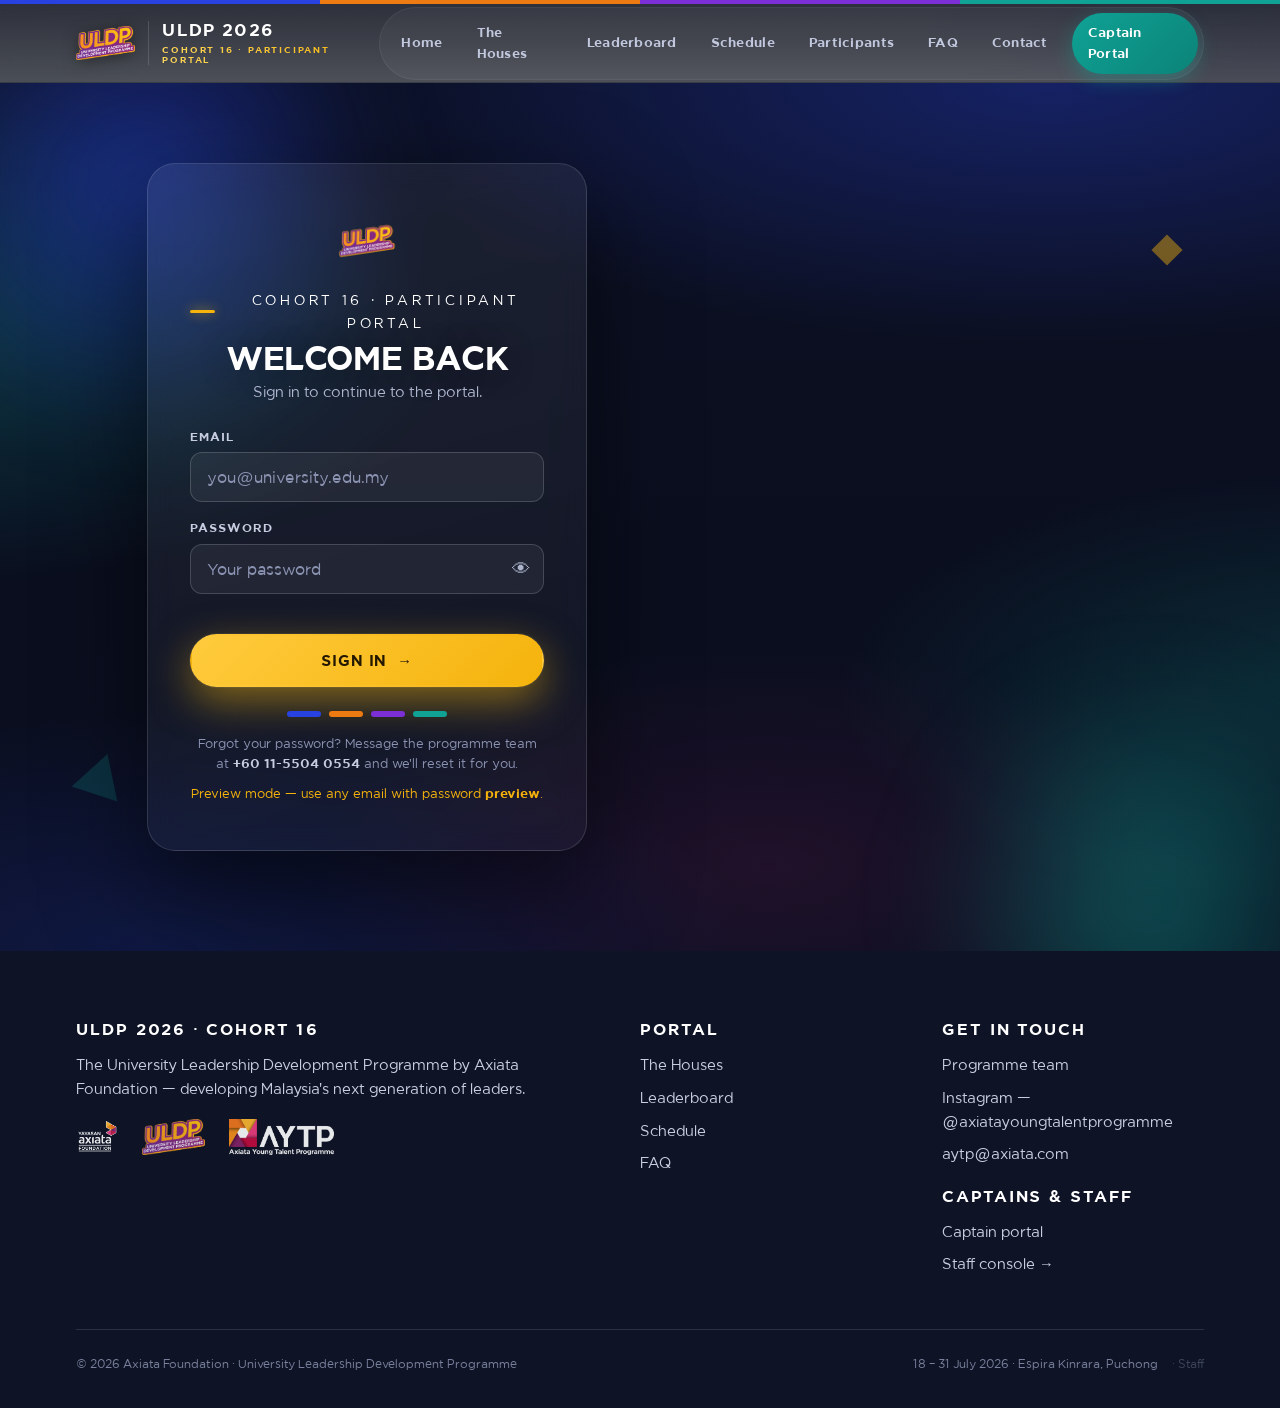
==== commit 0ea6d054: "Portal: single clean login card, 24h session, nav reorder, directory sort + load-more - login: rever" ====
--- a/captain-dashboard.html
+++ b/captain-dashboard.html
@@ -17,7 +17,7 @@
 <link rel="icon" href="favicon.ico?v=2">
 <link rel="icon" type="image/png" sizes="48x48" href="favicon-32.png?v=2">
 <link rel="apple-touch-icon" href="apple-touch-icon.png?v=2">
-<link rel="stylesheet" href="assets/css/styles.css?v=23">
+<link rel="stylesheet" href="assets/css/styles.css?v=24">
 </head>
 <body data-page="captain">
 <header class="site"></header>
--- a/assets/css/styles.css
+++ b/assets/css/styles.css
@@ -598,6 +598,7 @@
 .dirbar-selects select{padding:12px 14px;border:1.5px solid var(--line);border-radius:12px;font-family:var(--body);font-size:.9rem;background:var(--paper);color:var(--ink);cursor:pointer}
 .dirbar-selects select:focus{outline:none;border-color:var(--connectors)}
 .dircount{color:var(--muted);font-size:.85rem;margin:6px 2px 22px;font-weight:600}
+.loadmore-wrap{display:flex;justify-content:center;margin-top:34px}
 .dirgrid{display:grid;grid-template-columns:repeat(auto-fill,minmax(220px,1fr));gap:18px}
 .dircard{position:relative;text-align:center;background:var(--paper);border:1px solid var(--line);border-radius:var(--radius-lg);padding:28px 18px 24px;cursor:pointer;font-family:inherit;box-shadow:0 6px 20px rgba(20,27,51,.06);transition:transform .2s ease,box-shadow .2s ease}
 .dircard:hover{transform:translateY(-4px);box-shadow:0 16px 36px rgba(20,27,51,.13)}
@@ -638,30 +639,24 @@
 .modal-card .btn{width:100%;justify-content:center}
 @media(max-width:480px){.pf-grid{grid-template-columns:1fr}.modal-card{padding:26px 20px}.pf-head{flex-direction:column;text-align:center}}
 
-.authwrap{display:flex;justify-content:center;width:100%}
-.authsplit{display:grid;grid-template-columns:1.02fr 1fr;max-width:820px;width:100%;border-radius:var(--radius-lg);overflow:hidden;box-shadow:0 44px 110px rgba(0,0,0,.5);border:1px solid rgba(255,255,255,.12)}
-.auth-brand{position:relative;padding:54px 46px;background:linear-gradient(155deg,#1a2a72 0%,#123f7e 46%,#0f5e57 100%);color:#fff;display:flex;flex-direction:column;gap:10px;overflow:hidden}
-.auth-brand::after{content:"";position:absolute;right:-90px;bottom:-90px;width:260px;height:260px;border-radius:50%;background:radial-gradient(circle,rgba(245,179,12,.34),transparent 65%);pointer-events:none}
-.auth-brand>*{position:relative;z-index:1}
-.auth-logo{width:64px;height:64px;object-fit:contain;margin:0 0 8px;display:block}
-.auth-brand h2{font-family:var(--display);font-size:2.2rem;margin:0;color:#fff}
-.auth-brand .ab-sub{color:rgba(255,255,255,.82);font-size:.82rem;text-transform:uppercase;letter-spacing:.14em;margin:0}
-.auth-brand .ab-line{color:rgba(255,255,255,.78);font-size:.95rem;line-height:1.55;margin:16px 0 0;max-width:34ch}
-.auth-brand .ab-houses{display:flex;gap:8px;margin-top:auto;padding-top:26px}
-.auth-brand .ab-houses i{width:34px;height:6px;border-radius:3px;display:block}
-.auth-brand .ab-tag{font-family:var(--display);text-transform:uppercase;letter-spacing:.2em;font-size:.72rem;color:rgba(255,255,255,.72);margin:10px 0 0}
-.auth-form{padding:54px 48px;background:rgba(13,18,34,.82);-webkit-backdrop-filter:blur(14px);backdrop-filter:blur(14px);display:flex;flex-direction:column;justify-content:center}
-.auth-form h1{color:#fff;font-size:1.9rem;margin:0 0 6px}
-.auth-sub{color:#aeb6ce;font-size:.95rem;margin:0 0 18px}
-.auth-label{display:block;text-align:left;color:#c7cde0;font-size:.76rem;text-transform:uppercase;letter-spacing:.08em;margin:14px 0 6px;font-weight:700}
-.auth-form input{width:100%;padding:14px 16px;background:rgba(255,255,255,.06);border:1.5px solid rgba(255,255,255,.16);border-radius:12px;font-size:.97rem;font-family:var(--body);color:#fff}
-.auth-form input::placeholder{color:#8b93b2}
-.auth-form input:focus{outline:none;border-color:var(--yellow);background:rgba(255,255,255,.09)}
-.auth-form .pwwrap{position:relative}
-.auth-form .pwwrap input{padding-right:46px}
-.auth-form .pwtog{color:#aeb6ce}
-.auth-form .err{color:#ff8fb0;font-size:.84rem;min-height:1.2em;margin:10px 0}
-.auth-form .btn{width:100%;justify-content:center;margin-top:6px}
-.auth-foot{color:#8b93b2;font-size:.82rem;margin:18px 0 0;line-height:1.5}
+.authwrap{display:flex;justify-content:center;width:100%;padding:10px 0}
+.authcard{max-width:440px;width:100%;background:linear-gradient(165deg,rgba(255,255,255,.07),rgba(255,255,255,.03));border:1px solid rgba(255,255,255,.13);border-radius:var(--radius-lg);padding:46px 42px;text-align:center;-webkit-backdrop-filter:blur(14px);backdrop-filter:blur(14px);box-shadow:0 40px 100px rgba(0,0,0,.5)}
+.auth-logo{width:62px;height:62px;object-fit:contain;margin:0 auto 16px;display:block}
+.authcard .eyebrow{justify-content:center;color:#fff}
+.authcard h1{color:#fff;font-size:2.05rem;margin:6px 0 6px}
+.auth-sub{color:#aeb6ce;font-size:.96rem;margin:0 0 22px}
+.auth-label{display:block;text-align:left;color:#c7cde0;font-size:.76rem;text-transform:uppercase;letter-spacing:.08em;margin:16px 0 6px;font-weight:700}
+.authcard input{width:100%;padding:14px 16px;background:rgba(255,255,255,.06);border:1.5px solid rgba(255,255,255,.16);border-radius:12px;font-size:.97rem;font-family:var(--body);color:#fff}
+.authcard input::placeholder{color:#8b93b2}
+.authcard input:focus{outline:none;border-color:var(--yellow);background:rgba(255,255,255,.09)}
+.authcard .pwwrap{position:relative}
+.authcard .pwwrap input{padding-right:46px}
+.authcard .pwtog{color:#aeb6ce}
+.authcard .err{color:#ff8fb0;font-size:.84rem;min-height:1.2em;margin:10px 0}
+.authcard .btn{width:100%;justify-content:center;margin-top:4px}
+.authcard .ab-houses{display:flex;gap:8px;justify-content:center;margin:24px 0 0}
+.authcard .ab-houses i{width:34px;height:6px;border-radius:3px;display:block}
+.auth-foot{color:#8b93b2;font-size:.82rem;margin:16px 0 0;line-height:1.55}
+.auth-foot a{color:#c7cde0}
 .auth-demo{color:var(--yellow);font-size:.82rem;margin:10px 0 0}
-@media(max-width:720px){.authsplit{grid-template-columns:1fr;max-width:440px}.auth-brand{padding:34px 32px;text-align:center;align-items:center}.auth-brand .ab-line{display:none}.auth-brand .ab-houses{justify-content:center;padding-top:16px}.auth-form{padding:34px 30px}}
+@media(max-width:480px){.authcard{padding:34px 26px}}
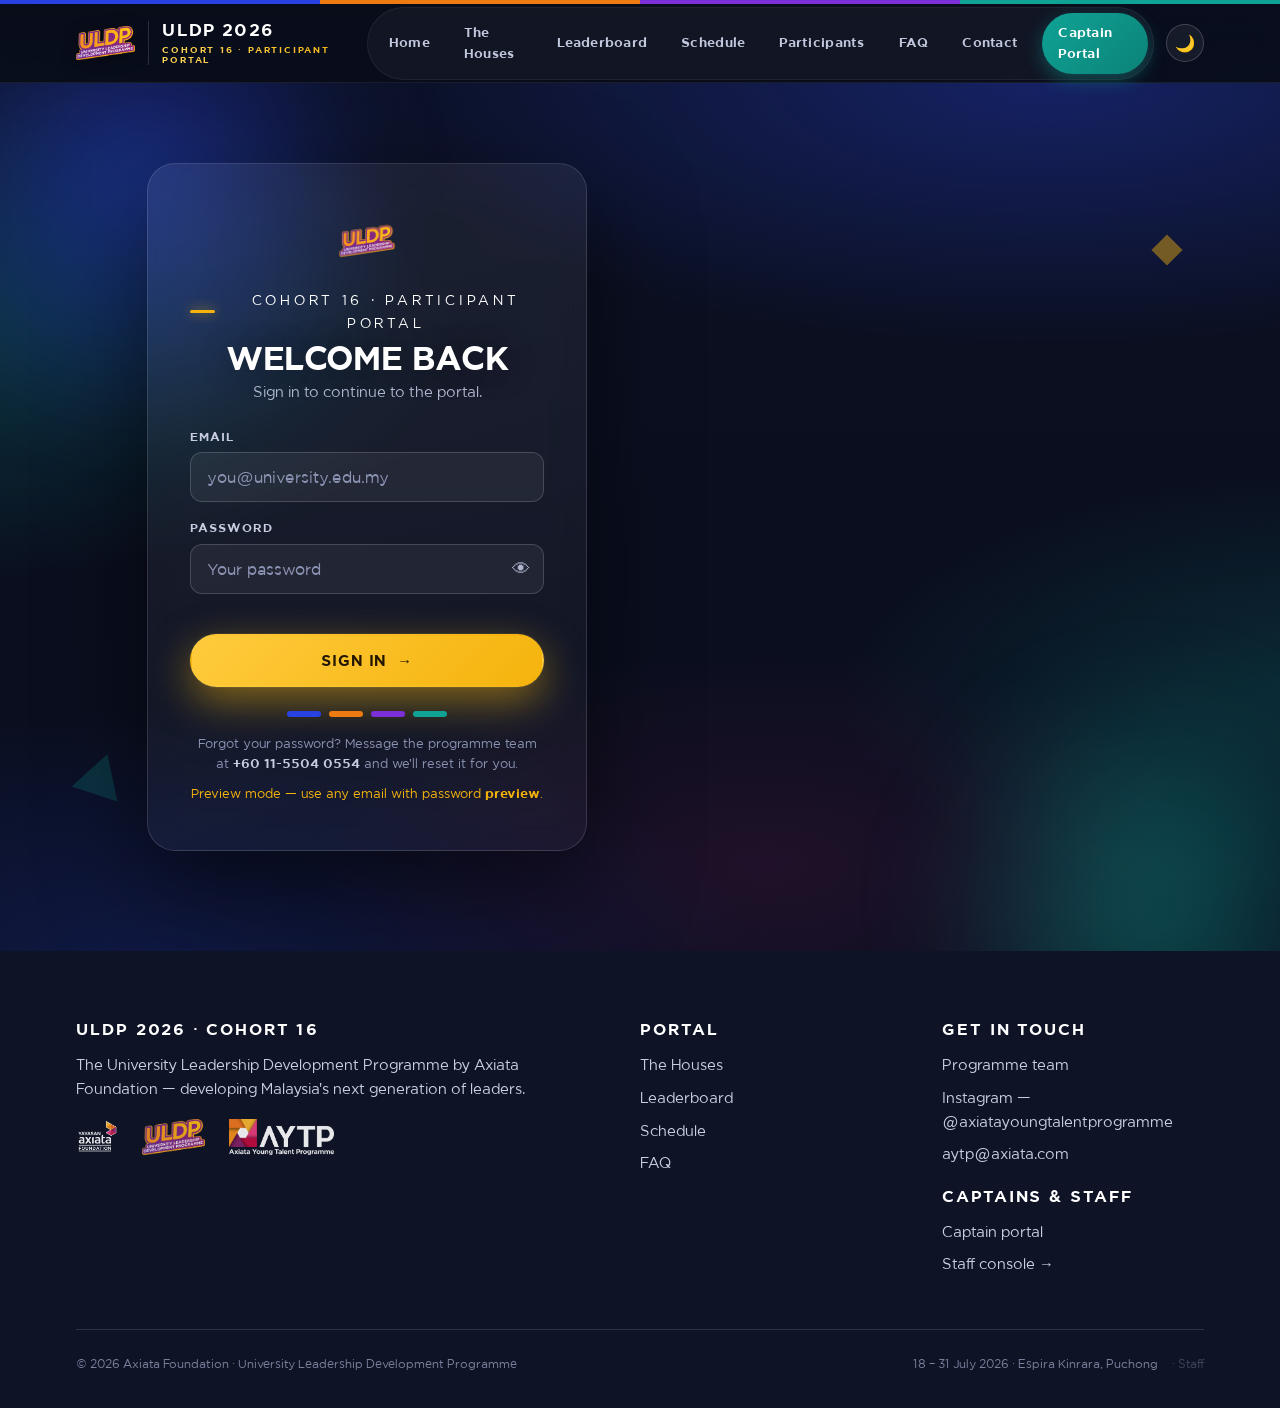
==== commit bf1cdd27: "Dark/light theme system: default dark + header toggle - styles.css: surface tokens default to DARK; " ====
--- a/captain-dashboard.html
+++ b/captain-dashboard.html
@@ -3,6 +3,7 @@
 <head>
 <meta charset="UTF-8">
 <meta name="viewport" content="width=device-width, initial-scale=1.0">
+<script src="assets/js/theme.js"></script>
 <script src="assets/js/gate.js"></script>
 <title>Captain Dashboard — ULDP 2026 Portal</title>
 <meta name="robots" content="noindex,nofollow">
@@ -17,7 +18,7 @@
 <link rel="icon" href="favicon.ico?v=2">
 <link rel="icon" type="image/png" sizes="48x48" href="favicon-32.png?v=2">
 <link rel="apple-touch-icon" href="apple-touch-icon.png?v=2">
-<link rel="stylesheet" href="assets/css/styles.css?v=24">
+<link rel="stylesheet" href="assets/css/styles.css?v=26">
 </head>
 <body data-page="captain">
 <header class="site"></header>
--- a/assets/css/styles.css
+++ b/assets/css/styles.css
@@ -15,17 +15,25 @@
 
 /* ---------- Tokens ---------- */
 :root{
-  --bg:#FBFAF5; --paper:#FFFFFF; --cream:#F1EDE1;
-  --ink:#12172A; --ink-soft:#3C4258; --muted:#6E748A;
-  --line:#E7E2D5; --line-soft:#EFEBE0;
+  /* ----- default theme = DARK ----- */
+  --bg:#0A0E1A; --paper:#141C30; --cream:#11182B;
+  --ink:#ECEEF6; --ink-soft:#B4BDD4; --muted:#828BA6;
+  --line:#28324C; --line-soft:#1E2740;
   --dark:#0E1426; --dark2:#141B33; --dark3:#1E2A4A;
   --visionaries:#2742E0; --builders:#EE7A12; --purpose:#7C2FD6; --connectors:#0FA295;
   --yellow:#F5B30C; --pink:#E0247E; --teal:#0FA295;
   --maxw:1180px; --radius:16px; --radius-lg:28px;
-  --shadow:0 10px 30px rgba(20,24,43,.08); --shadow-lg:0 26px 60px rgba(20,24,43,.13);
+  --shadow:0 10px 30px rgba(0,0,0,.4); --shadow-lg:0 26px 60px rgba(0,0,0,.55);
   --display:'Axiata','Inter',-apple-system,Segoe UI,sans-serif;
   --body:'Axiata','Inter',-apple-system,Segoe UI,sans-serif;
   --num:'DIN Condensed','Oswald','Arial Narrow',sans-serif;
+}
+/* ----- LIGHT theme override ----- */
+html[data-theme="light"]{
+  --bg:#FBFAF5; --paper:#FFFFFF; --cream:#F1EDE1;
+  --ink:#12172A; --ink-soft:#3C4258; --muted:#6E748A;
+  --line:#E7E2D5; --line-soft:#EFEBE0;
+  --shadow:0 10px 30px rgba(20,24,43,.08); --shadow-lg:0 26px 60px rgba(20,24,43,.13);
 }
 
 /* ---------- Reset / base ---------- */
@@ -52,7 +60,8 @@
 .eyebrow,.kicker{font-family:var(--display);text-transform:uppercase;letter-spacing:.26em;font-size:.9rem;color:var(--ink);display:inline-flex;align-items:center;gap:12px}
 .eyebrow::before,.kicker::before{content:"";width:28px;height:3px;background:var(--connectors);border-radius:2px}
 .center .eyebrow,.center .kicker{justify-content:center}
-.index{font-family:var(--display);font-size:clamp(3rem,8vw,7rem);line-height:.8;color:transparent;-webkit-text-stroke:1.5px rgba(18,23,42,.16)}
+.index{font-family:var(--display);font-size:clamp(3rem,8vw,7rem);line-height:.8;color:transparent;-webkit-text-stroke:1.5px rgba(255,255,255,.18)}
+html[data-theme="light"] .index{-webkit-text-stroke-color:rgba(18,23,42,.16)}
 
 .mark{position:relative;white-space:nowrap}
 .mark::after{content:"";position:absolute;left:-.04em;right:-.04em;bottom:.06em;height:.34em;background:var(--yellow);z-index:-1;transform:skewX(-9deg)}
@@ -82,6 +91,9 @@
 .nav ul a[data-page="captain"]{color:#fff;background:linear-gradient(135deg,var(--connectors),#0c8378);box-shadow:0 6px 18px rgba(15,162,149,.4);margin-left:6px}
 .nav ul a[data-page="captain"]:hover{color:#fff;background:linear-gradient(135deg,#13bcab,var(--connectors));box-shadow:0 10px 24px rgba(15,162,149,.55)}
 .nav ul a[data-page="captain"].active{color:#fff;background:linear-gradient(135deg,#13bcab,var(--connectors))}
+.nav-right{display:flex;align-items:center;gap:12px}
+.theme-tog{width:38px;height:38px;border-radius:50%;border:1px solid rgba(255,255,255,.18);background:rgba(255,255,255,.06);color:#fff;cursor:pointer;font-size:1.02rem;line-height:1;display:inline-flex;align-items:center;justify-content:center;transition:background .2s,transform .2s;flex-shrink:0}
+.theme-tog:hover{background:rgba(255,255,255,.14);transform:translateY(-1px)}
 .nav .burger{display:none;background:none;border:0;cursor:pointer;padding:8px;z-index:2}
 .nav .burger span{display:block;width:25px;height:2px;background:#fff;margin:6px 0;border-radius:2px;transition:.25s}
 .nav .burger[aria-expanded="true"] span:nth-child(1){transform:translateY(8px) rotate(45deg)}
@@ -129,7 +141,7 @@
 .hero{position:relative;overflow:hidden;background:
   radial-gradient(90% 80% at 92% -10%,rgba(39,66,224,.10),transparent 55%),
   radial-gradient(80% 70% at -5% 110%,rgba(15,162,149,.12),transparent 55%),
-  linear-gradient(180deg,#FFFFFF,var(--bg))}
+  linear-gradient(180deg,var(--paper),var(--bg))}
 .hero .wrap{position:relative;z-index:2;display:grid;grid-template-columns:1.08fr .92fr;gap:50px;align-items:center;padding-top:70px;padding-bottom:80px}
 .hero.solo .wrap{grid-template-columns:1fr;max-width:920px}
 .hero h1{color:var(--ink);margin-bottom:6px}
@@ -239,7 +251,7 @@
 
 /* ---------- Bands ---------- */
 .band{background:var(--cream)}
-.band .card{background:#fff}
+.band .card{background:var(--paper)}
 /* dark dramatic band — used sparingly */
 .band-deep{background:linear-gradient(165deg,var(--dark2),var(--dark));color:#E7EAF3;position:relative;overflow:hidden}
 .band-deep::before{content:"";position:absolute;top:-160px;right:-120px;width:520px;height:520px;border-radius:50%;background:radial-gradient(circle,rgba(39,66,224,.26),transparent 62%);pointer-events:none}
@@ -461,7 +473,8 @@
 footer.site .base a{color:#79809c}
 
 /* ---------- Utility ---------- */
-.note{background:#FFF7E0;border-left:4px solid var(--yellow);padding:18px 22px;border-radius:0 12px 12px 0;font-size:.94rem;color:#6b5a23;margin-top:30px}
+.note{background:rgba(245,179,12,.10);border-left:4px solid var(--yellow);padding:18px 22px;border-radius:0 12px 12px 0;font-size:.94rem;color:var(--ink-soft);margin-top:30px}
+html[data-theme="light"] .note{background:#FFF7E0;color:#6b5a23}
 .note b{color:var(--ink)}
 .pill-row{display:flex;flex-wrap:wrap;gap:10px;margin-top:20px}
 .pill-row span{background:var(--paper);border:1px solid var(--line);box-shadow:var(--shadow);padding:10px 18px;border-radius:999px;font-size:.85rem;color:var(--ink-soft)}
@@ -636,6 +649,15 @@
 .pf-block{margin-bottom:16px}
 .pf-block h4{font-family:var(--display);text-transform:uppercase;font-size:.82rem;letter-spacing:.08em;color:var(--connectors);margin:0 0 5px}
 .pf-block p{color:var(--ink-soft);font-size:.95rem;line-height:1.5;margin:0}
+.pf-block p + p{margin-top:10px}
+.pf-title{display:inline-block;font-size:.72rem;font-weight:800;text-transform:uppercase;letter-spacing:.08em;color:#241900;background:linear-gradient(135deg,#FFCB3D,var(--yellow));padding:4px 11px;border-radius:999px;margin:4px 0 8px}
+.pf-list{list-style:none;margin:0;padding:0;display:flex;flex-direction:column;gap:8px}
+.pf-list li{font-size:.9rem;color:var(--ink-soft);padding-left:26px;position:relative;line-height:1.45}
+.pf-list li::before{content:"🏆";position:absolute;left:0;top:0;font-size:.85rem}
+.pf-contact{display:flex;flex-wrap:wrap;gap:8px 18px;margin:8px 0 16px}
+.pf-contact a{color:var(--connectors);font-weight:600;font-size:.92rem}
+.cc-click{cursor:pointer}
+.cc-more{display:inline-block;margin-top:14px;font-family:var(--display);text-transform:uppercase;letter-spacing:.08em;font-size:.72rem;color:var(--connectors);font-weight:700}
 .modal-card .btn{width:100%;justify-content:center}
 @media(max-width:480px){.pf-grid{grid-template-columns:1fr}.modal-card{padding:26px 20px}.pf-head{flex-direction:column;text-align:center}}
 
